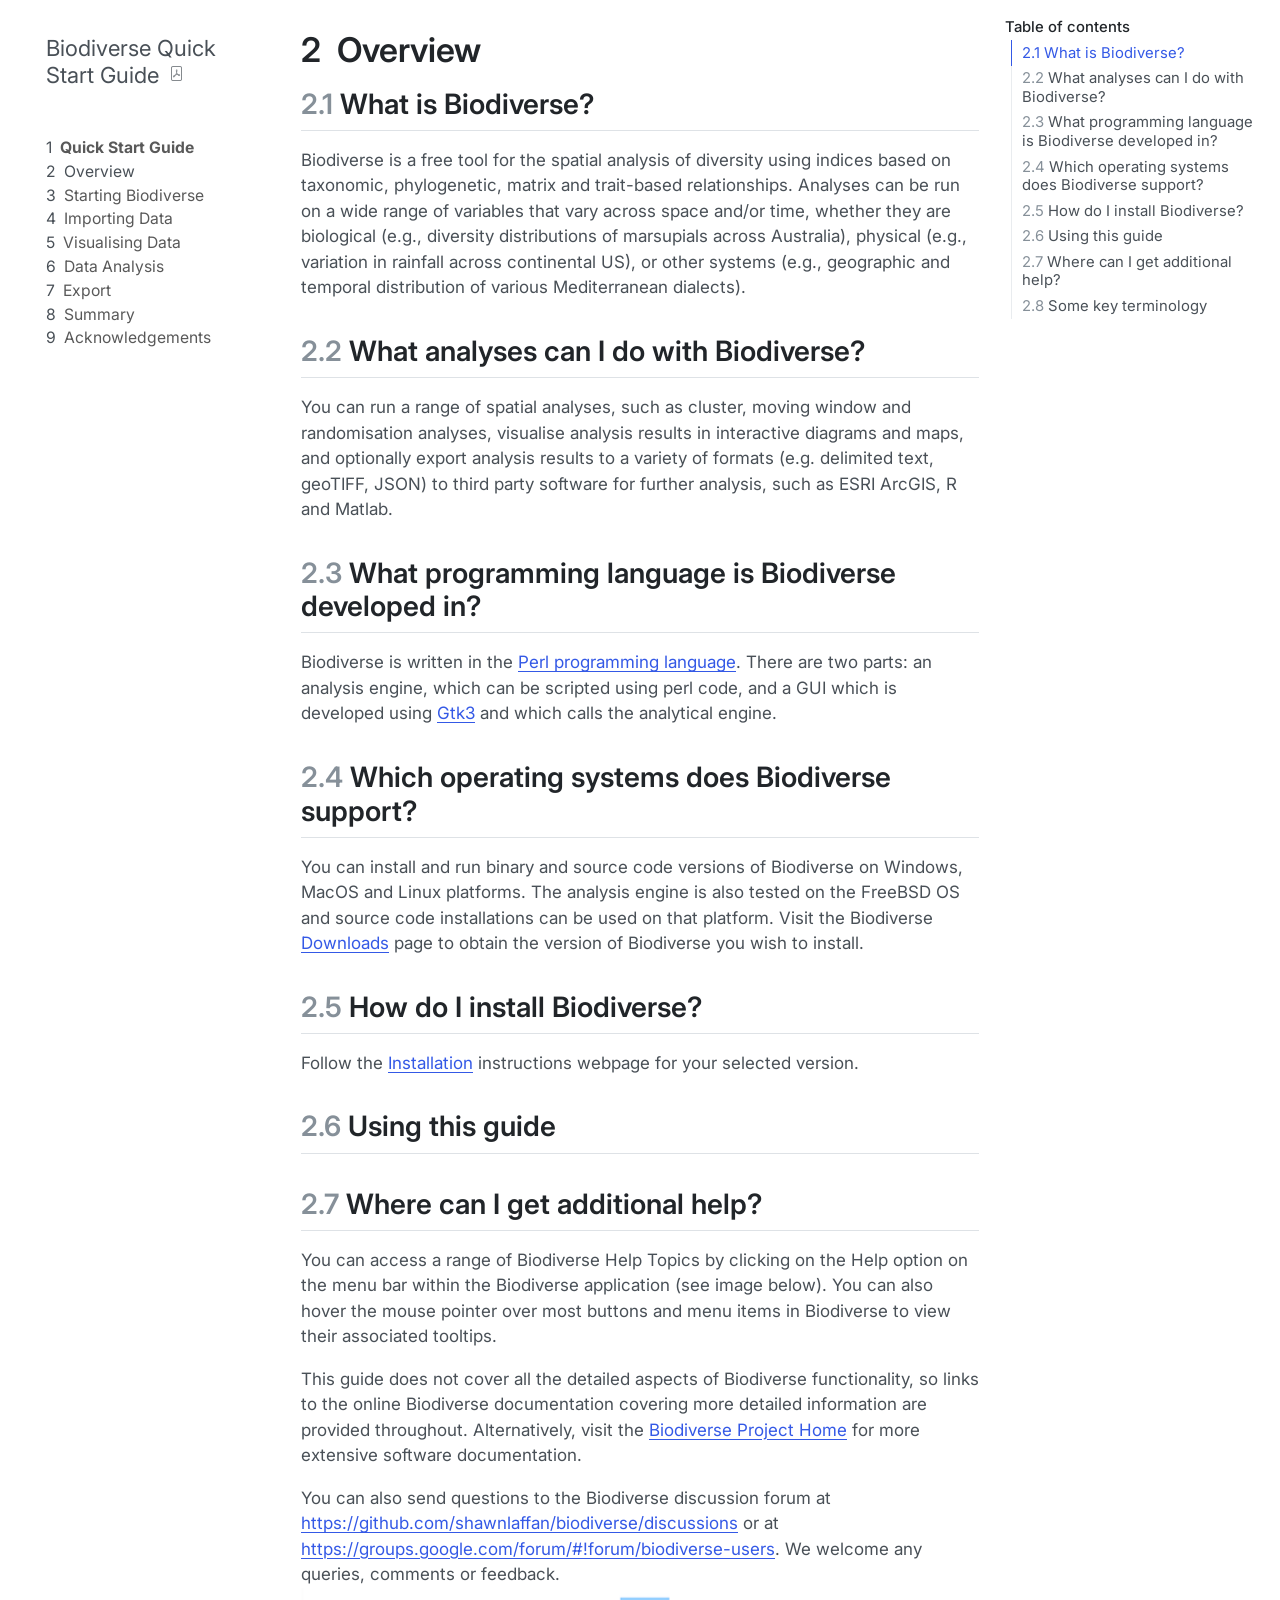
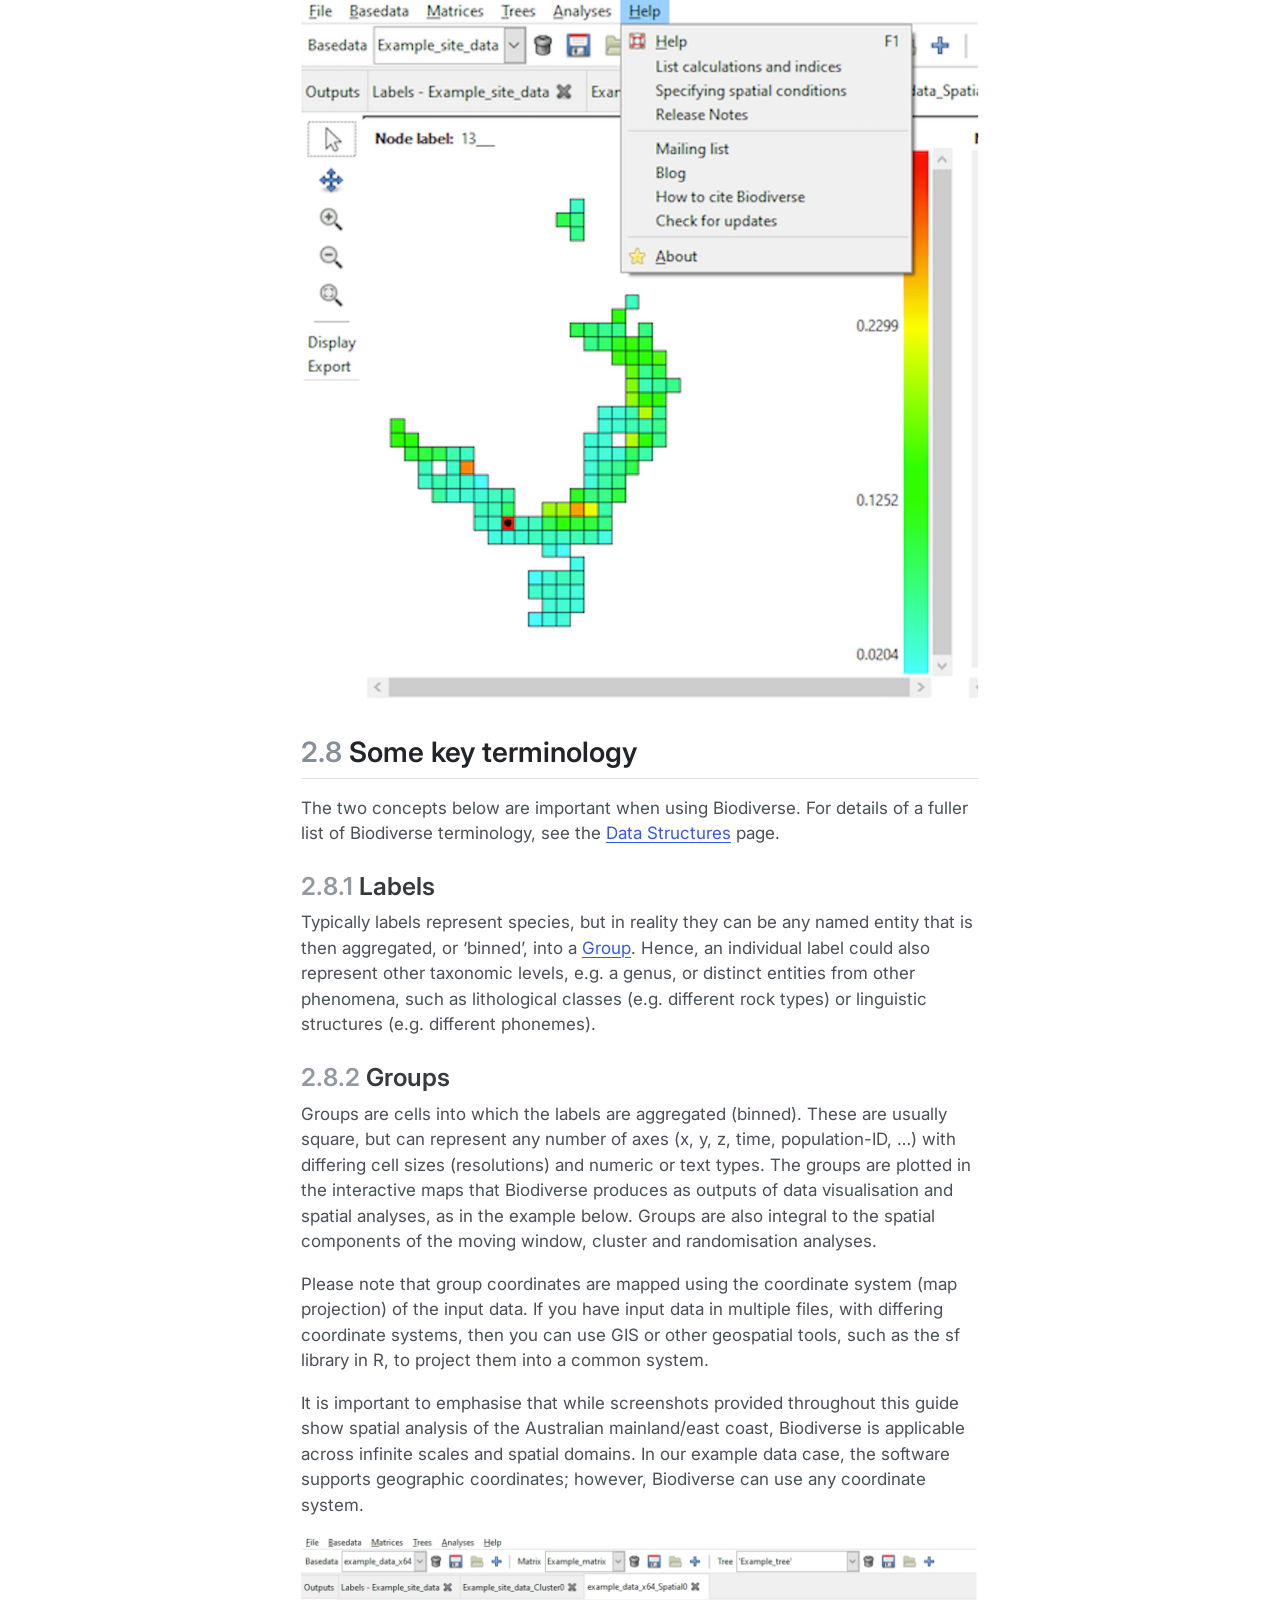
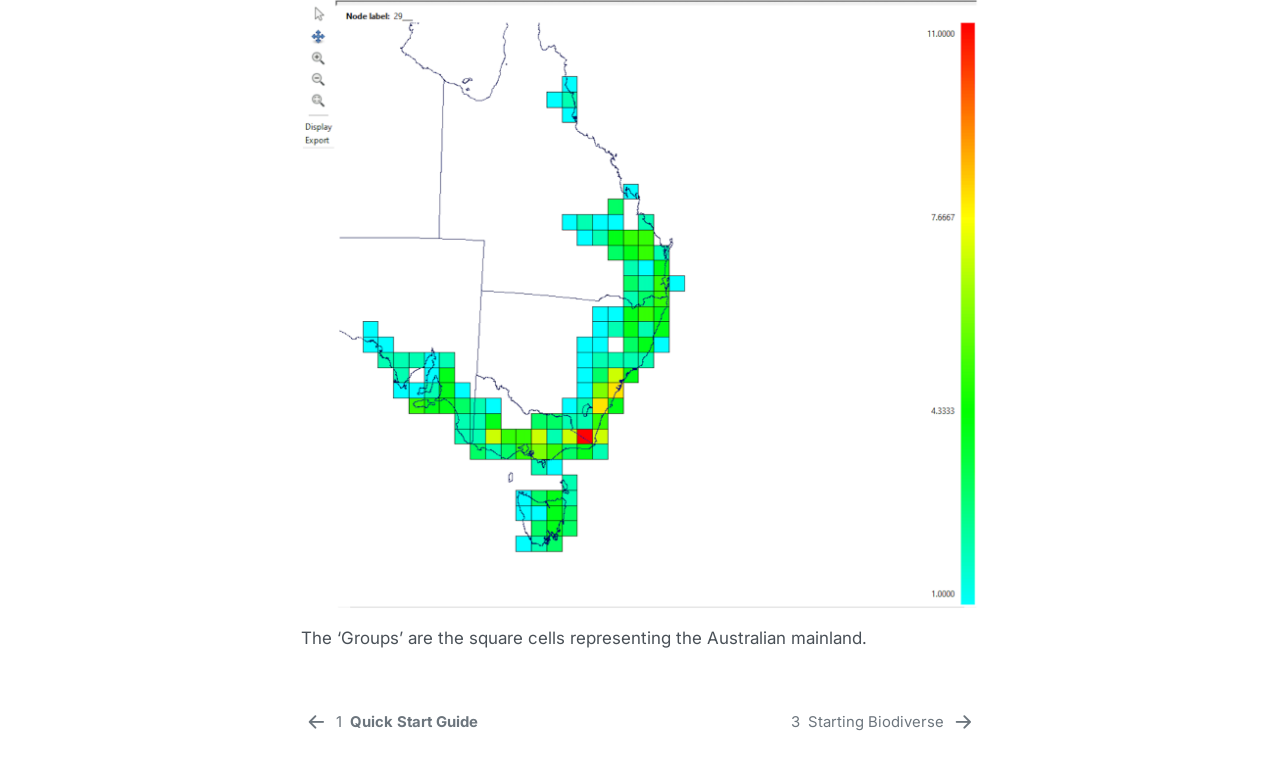
==== 1-overview.html @ cfbea4e5 "Built site for gh-pages" ====
<!DOCTYPE html>
<html xmlns="http://www.w3.org/1999/xhtml" lang="en" xml:lang="en"><head>

<meta charset="utf-8">
<meta name="generator" content="quarto-1.8.27">

<meta name="viewport" content="width=device-width, initial-scale=1.0, user-scalable=yes">


<title>2&nbsp; Overview – Biodiverse Quick Start Guide</title>
<style>
code{white-space: pre-wrap;}
span.smallcaps{font-variant: small-caps;}
div.columns{display: flex; gap: min(4vw, 1.5em);}
div.column{flex: auto; overflow-x: auto;}
div.hanging-indent{margin-left: 1.5em; text-indent: -1.5em;}
ul.task-list{list-style: none;}
ul.task-list li input[type="checkbox"] {
  width: 0.8em;
  margin: 0 0.8em 0.2em -1em; /* quarto-specific, see https://github.com/quarto-dev/quarto-cli/issues/4556 */ 
  vertical-align: middle;
}
</style>


<script src="site_libs/quarto-nav/quarto-nav.js"></script>
<script src="site_libs/quarto-nav/headroom.min.js"></script>
<script src="site_libs/clipboard/clipboard.min.js"></script>
<script src="site_libs/quarto-search/autocomplete.umd.js"></script>
<script src="site_libs/quarto-search/fuse.min.js"></script>
<script src="site_libs/quarto-search/quarto-search.js"></script>
<meta name="quarto:offset" content="./">
<link href="./2-starting.html" rel="next">
<link href="./index.html" rel="prev">
<script src="site_libs/quarto-html/quarto.js" type="module"></script>
<script src="site_libs/quarto-html/tabsets/tabsets.js" type="module"></script>
<script src="site_libs/quarto-html/axe/axe-check.js" type="module"></script>
<script src="site_libs/quarto-html/popper.min.js"></script>
<script src="site_libs/quarto-html/tippy.umd.min.js"></script>
<script src="site_libs/quarto-html/anchor.min.js"></script>
<link href="site_libs/quarto-html/tippy.css" rel="stylesheet">
<link href="site_libs/quarto-html/quarto-syntax-highlighting-ed96de9b727972fe78a7b5d16c58bf87.css" rel="stylesheet" id="quarto-text-highlighting-styles">
<script src="site_libs/bootstrap/bootstrap.min.js"></script>
<link href="site_libs/bootstrap/bootstrap-icons.css" rel="stylesheet">
<link href="site_libs/bootstrap/bootstrap-dda8909163e0b4f3670ba323ebd66e56.min.css" rel="stylesheet" append-hash="true" id="quarto-bootstrap" data-mode="light">
<script id="quarto-search-options" type="application/json">{
  "location": "sidebar",
  "copy-button": false,
  "collapse-after": 3,
  "panel-placement": "start",
  "type": "textbox",
  "limit": 50,
  "keyboard-shortcut": [
    "f",
    "/",
    "s"
  ],
  "show-item-context": false,
  "language": {
    "search-no-results-text": "No results",
    "search-matching-documents-text": "matching documents",
    "search-copy-link-title": "Copy link to search",
    "search-hide-matches-text": "Hide additional matches",
    "search-more-match-text": "more match in this document",
    "search-more-matches-text": "more matches in this document",
    "search-clear-button-title": "Clear",
    "search-text-placeholder": "",
    "search-detached-cancel-button-title": "Cancel",
    "search-submit-button-title": "Submit",
    "search-label": "Search"
  }
}</script>


</head>

<body class="nav-sidebar floating quarto-light">

<div id="quarto-search-results"></div>
  <header id="quarto-header" class="headroom fixed-top">
  <nav class="quarto-secondary-nav">
    <div class="container-fluid d-flex">
      <button type="button" class="quarto-btn-toggle btn" data-bs-toggle="collapse" role="button" data-bs-target=".quarto-sidebar-collapse-item" aria-controls="quarto-sidebar" aria-expanded="false" aria-label="Toggle sidebar navigation" onclick="if (window.quartoToggleHeadroom) { window.quartoToggleHeadroom(); }">
        <i class="bi bi-layout-text-sidebar-reverse"></i>
      </button>
        <nav class="quarto-page-breadcrumbs" aria-label="breadcrumb"><ol class="breadcrumb"><li class="breadcrumb-item"><a href="./1-overview.html"><span class="chapter-number">2</span>&nbsp; <span class="chapter-title">Overview</span></a></li></ol></nav>
        <a class="flex-grow-1" role="navigation" data-bs-toggle="collapse" data-bs-target=".quarto-sidebar-collapse-item" aria-controls="quarto-sidebar" aria-expanded="false" aria-label="Toggle sidebar navigation" onclick="if (window.quartoToggleHeadroom) { window.quartoToggleHeadroom(); }">      
        </a>
      <button type="button" class="btn quarto-search-button" aria-label="Search" onclick="window.quartoOpenSearch();">
        <i class="bi bi-search"></i>
      </button>
    </div>
  </nav>
</header>
<!-- content -->
<div id="quarto-content" class="quarto-container page-columns page-rows-contents page-layout-article">
<!-- sidebar -->
  <nav id="quarto-sidebar" class="sidebar collapse collapse-horizontal quarto-sidebar-collapse-item sidebar-navigation floating overflow-auto">
    <div class="pt-lg-2 mt-2 text-left sidebar-header">
    <div class="sidebar-title mb-0 py-0">
      <a href="./">Biodiverse Quick Start Guide</a> 
        <div class="sidebar-tools-main">
    <a href="./Biodiverse-Quick-Start-Guide.pdf" title="Download PDF" class="quarto-navigation-tool px-1" aria-label="Download PDF"><i class="bi bi-file-pdf"></i></a>
</div>
    </div>
      </div>
        <div class="mt-2 flex-shrink-0 align-items-center">
        <div class="sidebar-search">
        <div id="quarto-search" class="" title="Search"></div>
        </div>
        </div>
    <div class="sidebar-menu-container"> 
    <ul class="list-unstyled mt-1">
        <li class="sidebar-item">
  <div class="sidebar-item-container"> 
  <a href="./index.html" class="sidebar-item-text sidebar-link">
 <span class="menu-text"><span class="chapter-number">1</span>&nbsp; <span class="chapter-title"><strong>Quick Start Guide</strong></span></span></a>
  </div>
</li>
        <li class="sidebar-item">
  <div class="sidebar-item-container"> 
  <a href="./1-overview.html" class="sidebar-item-text sidebar-link active">
 <span class="menu-text"><span class="chapter-number">2</span>&nbsp; <span class="chapter-title">Overview</span></span></a>
  </div>
</li>
        <li class="sidebar-item">
  <div class="sidebar-item-container"> 
  <a href="./2-starting.html" class="sidebar-item-text sidebar-link">
 <span class="menu-text"><span class="chapter-number">3</span>&nbsp; <span class="chapter-title">Starting Biodiverse</span></span></a>
  </div>
</li>
        <li class="sidebar-item">
  <div class="sidebar-item-container"> 
  <a href="./3-import.html" class="sidebar-item-text sidebar-link">
 <span class="menu-text"><span class="chapter-number">4</span>&nbsp; <span class="chapter-title">Importing Data</span></span></a>
  </div>
</li>
        <li class="sidebar-item">
  <div class="sidebar-item-container"> 
  <a href="./4-visualise.html" class="sidebar-item-text sidebar-link">
 <span class="menu-text"><span class="chapter-number">5</span>&nbsp; <span class="chapter-title">Visualising Data</span></span></a>
  </div>
</li>
        <li class="sidebar-item">
  <div class="sidebar-item-container"> 
  <a href="./5-data-analysis.html" class="sidebar-item-text sidebar-link">
 <span class="menu-text"><span class="chapter-number">6</span>&nbsp; <span class="chapter-title">Data Analysis</span></span></a>
  </div>
</li>
        <li class="sidebar-item">
  <div class="sidebar-item-container"> 
  <a href="./6-export.html" class="sidebar-item-text sidebar-link">
 <span class="menu-text"><span class="chapter-number">7</span>&nbsp; <span class="chapter-title">Export</span></span></a>
  </div>
</li>
        <li class="sidebar-item">
  <div class="sidebar-item-container"> 
  <a href="./7-summary.html" class="sidebar-item-text sidebar-link">
 <span class="menu-text"><span class="chapter-number">8</span>&nbsp; <span class="chapter-title">Summary</span></span></a>
  </div>
</li>
        <li class="sidebar-item">
  <div class="sidebar-item-container"> 
  <a href="./8-acknowledgements.html" class="sidebar-item-text sidebar-link">
 <span class="menu-text"><span class="chapter-number">9</span>&nbsp; <span class="chapter-title">Acknowledgements</span></span></a>
  </div>
</li>
    </ul>
    </div>
</nav>
<div id="quarto-sidebar-glass" class="quarto-sidebar-collapse-item" data-bs-toggle="collapse" data-bs-target=".quarto-sidebar-collapse-item"></div>
<!-- margin-sidebar -->
    <div id="quarto-margin-sidebar" class="sidebar margin-sidebar">
        <nav id="TOC" role="doc-toc" class="toc-active">
    <h2 id="toc-title">Table of contents</h2>
   
  <ul>
  <li><a href="#what-is-biodiverse" id="toc-what-is-biodiverse" class="nav-link active" data-scroll-target="#what-is-biodiverse"><span class="header-section-number">2.1</span> What is Biodiverse?</a></li>
  <li><a href="#what-analyses-can-i-do-with-biodiverse" id="toc-what-analyses-can-i-do-with-biodiverse" class="nav-link" data-scroll-target="#what-analyses-can-i-do-with-biodiverse"><span class="header-section-number">2.2</span> What analyses can I do with Biodiverse?</a></li>
  <li><a href="#what-programming-language-is-biodiverse-developed-in" id="toc-what-programming-language-is-biodiverse-developed-in" class="nav-link" data-scroll-target="#what-programming-language-is-biodiverse-developed-in"><span class="header-section-number">2.3</span> What programming language is Biodiverse developed in?</a></li>
  <li><a href="#which-operating-systems-does-biodiverse-support" id="toc-which-operating-systems-does-biodiverse-support" class="nav-link" data-scroll-target="#which-operating-systems-does-biodiverse-support"><span class="header-section-number">2.4</span> Which operating systems does Biodiverse support?</a></li>
  <li><a href="#how-do-i-install-biodiverse" id="toc-how-do-i-install-biodiverse" class="nav-link" data-scroll-target="#how-do-i-install-biodiverse"><span class="header-section-number">2.5</span> How do I install Biodiverse?</a></li>
  <li><a href="#using-this-guide" id="toc-using-this-guide" class="nav-link" data-scroll-target="#using-this-guide"><span class="header-section-number">2.6</span> Using this guide</a></li>
  <li><a href="#where-can-i-get-additional-help" id="toc-where-can-i-get-additional-help" class="nav-link" data-scroll-target="#where-can-i-get-additional-help"><span class="header-section-number">2.7</span> Where can I get additional help?</a></li>
  <li><a href="#some-key-terminology" id="toc-some-key-terminology" class="nav-link" data-scroll-target="#some-key-terminology"><span class="header-section-number">2.8</span> Some key terminology</a>
  <ul class="collapse">
  <li><a href="#labels" id="toc-labels" class="nav-link" data-scroll-target="#labels"><span class="header-section-number">2.8.1</span> Labels</a></li>
  <li><a href="#groups" id="toc-groups" class="nav-link" data-scroll-target="#groups"><span class="header-section-number">2.8.2</span> Groups</a></li>
  </ul></li>
  </ul>
</nav>
    </div>
<!-- main -->
<main class="content" id="quarto-document-content">

<header id="title-block-header" class="quarto-title-block default">
<div class="quarto-title">
<h1 class="title"><span class="chapter-number">2</span>&nbsp; <span class="chapter-title">Overview</span></h1>
</div>



<div class="quarto-title-meta">

    
  
    
  </div>
  


</header>


<section id="what-is-biodiverse" class="level2" data-number="2.1">
<h2 data-number="2.1" class="anchored" data-anchor-id="what-is-biodiverse"><span class="header-section-number">2.1</span> What is Biodiverse?</h2>
<p>Biodiverse is a free tool for the spatial analysis of diversity using indices based on taxonomic, phylogenetic, matrix and trait-based relationships. Analyses can be run on a wide range of variables that vary across space and/or time, whether they are biological (e.g., diversity distributions of marsupials across Australia), physical (e.g., variation in rainfall across continental US), or other systems (e.g., geographic and temporal distribution of various Mediterranean dialects).</p>
</section>
<section id="what-analyses-can-i-do-with-biodiverse" class="level2" data-number="2.2">
<h2 data-number="2.2" class="anchored" data-anchor-id="what-analyses-can-i-do-with-biodiverse"><span class="header-section-number">2.2</span> What analyses can I do with Biodiverse?</h2>
<p>You can run a range of spatial analyses, such as cluster, moving window and randomisation analyses, visualise analysis results in interactive diagrams and maps, and optionally export analysis results to a variety of formats (e.g.&nbsp;delimited text, geoTIFF, JSON) to third party software for further analysis, such as ESRI ArcGIS, R and Matlab.</p>
</section>
<section id="what-programming-language-is-biodiverse-developed-in" class="level2" data-number="2.3">
<h2 data-number="2.3" class="anchored" data-anchor-id="what-programming-language-is-biodiverse-developed-in"><span class="header-section-number">2.3</span> What programming language is Biodiverse developed in?</h2>
<p>Biodiverse is written in the <a href="https://www.perl.org/">Perl programming language</a>. There are two parts: an analysis engine, which can be scripted using perl code, and a GUI which is developed using <a href="https://www.gtk.org/">Gtk3</a> and which calls the analytical engine.</p>
</section>
<section id="which-operating-systems-does-biodiverse-support" class="level2" data-number="2.4">
<h2 data-number="2.4" class="anchored" data-anchor-id="which-operating-systems-does-biodiverse-support"><span class="header-section-number">2.4</span> Which operating systems does Biodiverse support?</h2>
<p>You can install and run binary and source code versions of Biodiverse on Windows, MacOS and Linux platforms. The analysis engine is also tested on the FreeBSD OS and source code installations can be used on that platform. Visit the Biodiverse <a href="https://github.com/shawnlaffan/biodiverse/wiki/Downloads">Downloads</a> page to obtain the version of Biodiverse you wish to install.</p>
</section>
<section id="how-do-i-install-biodiverse" class="level2" data-number="2.5">
<h2 data-number="2.5" class="anchored" data-anchor-id="how-do-i-install-biodiverse"><span class="header-section-number">2.5</span> How do I install Biodiverse?</h2>
<p>Follow the <a href="https://github.com/shawnlaffan/biodiverse/wiki/Installation">Installation</a> instructions webpage for your selected version.</p>
</section>
<section id="using-this-guide" class="level2" data-number="2.6">
<h2 data-number="2.6" class="anchored" data-anchor-id="using-this-guide"><span class="header-section-number">2.6</span> Using this guide</h2>
</section>
<section id="where-can-i-get-additional-help" class="level2" data-number="2.7">
<h2 data-number="2.7" class="anchored" data-anchor-id="where-can-i-get-additional-help"><span class="header-section-number">2.7</span> Where can I get additional help?</h2>
<p>You can access a range of Biodiverse Help Topics by clicking on the Help option on the menu bar within the Biodiverse application (see image below). You can also hover the mouse pointer over most buttons and menu items in Biodiverse to view their associated tooltips.</p>
<p>This guide does not cover all the detailed aspects of Biodiverse functionality, so links to the online Biodiverse documentation covering more detailed information are provided throughout. Alternatively, visit the <a href="http://shawnlaffan.github.io/biodiverse/">Biodiverse Project Home</a> for more extensive software documentation.</p>
<p>You can also send questions to the Biodiverse discussion forum at <a href="https://github.com/shawnlaffan/biodiverse/discussions">https://github.com/shawnlaffan/biodiverse/discussions</a> or at <a href="https://groups.google.com/forum/#!forum/biodiverse-users">https://groups.google.com/forum/#!forum/biodiverse-users</a>. We welcome any queries, comments or feedback. <img src="images/image1.0.png" class="img-fluid"></p>
</section>
<section id="some-key-terminology" class="level2" data-number="2.8">
<h2 data-number="2.8" class="anchored" data-anchor-id="some-key-terminology"><span class="header-section-number">2.8</span> Some key terminology</h2>
<p>The two concepts below are important when using Biodiverse. For details of a fuller list of Biodiverse terminology, see the <a href="https://github.com/shawnlaffan/biodiverse/wiki/DataStructures">Data Structures</a> page.</p>
<section id="labels" class="level3" data-number="2.8.1">
<h3 data-number="2.8.1" class="anchored" data-anchor-id="labels"><span class="header-section-number">2.8.1</span> Labels</h3>
<p>Typically labels represent species, but in reality they can be any named entity that is then aggregated, or ‘binned’, into a <a href="#.2-groups">Group</a>. Hence, an individual label could also represent other taxonomic levels, e.g.&nbsp;a genus, or distinct entities from other phenomena, such as lithological classes (e.g.&nbsp;different rock types) or linguistic structures (e.g.&nbsp;different phonemes).</p>
</section>
<section id="groups" class="level3" data-number="2.8.2">
<h3 data-number="2.8.2" class="anchored" data-anchor-id="groups"><span class="header-section-number">2.8.2</span> Groups</h3>
<p>Groups are cells into which the labels are aggregated (binned). These are usually square, but can represent any number of axes (x, y, z, time, population-ID, …) with differing cell sizes (resolutions) and numeric or text types. The groups are plotted in the interactive maps that Biodiverse produces as outputs of data visualisation and spatial analyses, as in the example below. Groups are also integral to the spatial components of the moving window, cluster and randomisation analyses.</p>
<p>Please note that group coordinates are mapped using the coordinate system (map projection) of the input data. If you have input data in multiple files, with differing coordinate systems, then you can use GIS or other geospatial tools, such as the sf library in R, to project them into a common system.</p>
<p>It is important to emphasise that while screenshots provided throughout this guide show spatial analysis of the Australian mainland/east coast, Biodiverse is applicable across infinite scales and spatial domains. In our example data case, the software supports geographic coordinates; however, Biodiverse can use any coordinate system.</p>
<p><img src="images/image1.1.png" class="img-fluid"></p>
<p>The ‘Groups’ are the square cells representing the Australian mainland.</p>


</section>
</section>

</main> <!-- /main -->
<script id="quarto-html-after-body" type="application/javascript">
  window.document.addEventListener("DOMContentLoaded", function (event) {
    const icon = "";
    const anchorJS = new window.AnchorJS();
    anchorJS.options = {
      placement: 'right',
      icon: icon
    };
    anchorJS.add('.anchored');
    const isCodeAnnotation = (el) => {
      for (const clz of el.classList) {
        if (clz.startsWith('code-annotation-')) {                     
          return true;
        }
      }
      return false;
    }
    const onCopySuccess = function(e) {
      // button target
      const button = e.trigger;
      // don't keep focus
      button.blur();
      // flash "checked"
      button.classList.add('code-copy-button-checked');
      var currentTitle = button.getAttribute("title");
      button.setAttribute("title", "Copied!");
      let tooltip;
      if (window.bootstrap) {
        button.setAttribute("data-bs-toggle", "tooltip");
        button.setAttribute("data-bs-placement", "left");
        button.setAttribute("data-bs-title", "Copied!");
        tooltip = new bootstrap.Tooltip(button, 
          { trigger: "manual", 
            customClass: "code-copy-button-tooltip",
            offset: [0, -8]});
        tooltip.show();    
      }
      setTimeout(function() {
        if (tooltip) {
          tooltip.hide();
          button.removeAttribute("data-bs-title");
          button.removeAttribute("data-bs-toggle");
          button.removeAttribute("data-bs-placement");
        }
        button.setAttribute("title", currentTitle);
        button.classList.remove('code-copy-button-checked');
      }, 1000);
      // clear code selection
      e.clearSelection();
    }
    const getTextToCopy = function(trigger) {
      const outerScaffold = trigger.parentElement.cloneNode(true);
      const codeEl = outerScaffold.querySelector('code');
      for (const childEl of codeEl.children) {
        if (isCodeAnnotation(childEl)) {
          childEl.remove();
        }
      }
      return codeEl.innerText;
    }
    const clipboard = new window.ClipboardJS('.code-copy-button:not([data-in-quarto-modal])', {
      text: getTextToCopy
    });
    clipboard.on('success', onCopySuccess);
    if (window.document.getElementById('quarto-embedded-source-code-modal')) {
      const clipboardModal = new window.ClipboardJS('.code-copy-button[data-in-quarto-modal]', {
        text: getTextToCopy,
        container: window.document.getElementById('quarto-embedded-source-code-modal')
      });
      clipboardModal.on('success', onCopySuccess);
    }
      var localhostRegex = new RegExp(/^(?:http|https):\/\/localhost\:?[0-9]*\//);
      var mailtoRegex = new RegExp(/^mailto:/);
        var filterRegex = new RegExp('/' + window.location.host + '/');
      var isInternal = (href) => {
          return filterRegex.test(href) || localhostRegex.test(href) || mailtoRegex.test(href);
      }
      // Inspect non-navigation links and adorn them if external
     var links = window.document.querySelectorAll('a[href]:not(.nav-link):not(.navbar-brand):not(.toc-action):not(.sidebar-link):not(.sidebar-item-toggle):not(.pagination-link):not(.no-external):not([aria-hidden]):not(.dropdown-item):not(.quarto-navigation-tool):not(.about-link)');
      for (var i=0; i<links.length; i++) {
        const link = links[i];
        if (!isInternal(link.href)) {
          // undo the damage that might have been done by quarto-nav.js in the case of
          // links that we want to consider external
          if (link.dataset.originalHref !== undefined) {
            link.href = link.dataset.originalHref;
          }
        }
      }
    function tippyHover(el, contentFn, onTriggerFn, onUntriggerFn) {
      const config = {
        allowHTML: true,
        maxWidth: 500,
        delay: 100,
        arrow: false,
        appendTo: function(el) {
            return el.parentElement;
        },
        interactive: true,
        interactiveBorder: 10,
        theme: 'quarto',
        placement: 'bottom-start',
      };
      if (contentFn) {
        config.content = contentFn;
      }
      if (onTriggerFn) {
        config.onTrigger = onTriggerFn;
      }
      if (onUntriggerFn) {
        config.onUntrigger = onUntriggerFn;
      }
      window.tippy(el, config); 
    }
    const noterefs = window.document.querySelectorAll('a[role="doc-noteref"]');
    for (var i=0; i<noterefs.length; i++) {
      const ref = noterefs[i];
      tippyHover(ref, function() {
        // use id or data attribute instead here
        let href = ref.getAttribute('data-footnote-href') || ref.getAttribute('href');
        try { href = new URL(href).hash; } catch {}
        const id = href.replace(/^#\/?/, "");
        const note = window.document.getElementById(id);
        if (note) {
          return note.innerHTML;
        } else {
          return "";
        }
      });
    }
    const xrefs = window.document.querySelectorAll('a.quarto-xref');
    const processXRef = (id, note) => {
      // Strip column container classes
      const stripColumnClz = (el) => {
        el.classList.remove("page-full", "page-columns");
        if (el.children) {
          for (const child of el.children) {
            stripColumnClz(child);
          }
        }
      }
      stripColumnClz(note)
      if (id === null || id.startsWith('sec-')) {
        // Special case sections, only their first couple elements
        const container = document.createElement("div");
        if (note.children && note.children.length > 2) {
          container.appendChild(note.children[0].cloneNode(true));
          for (let i = 1; i < note.children.length; i++) {
            const child = note.children[i];
            if (child.tagName === "P" && child.innerText === "") {
              continue;
            } else {
              container.appendChild(child.cloneNode(true));
              break;
            }
          }
          if (window.Quarto?.typesetMath) {
            window.Quarto.typesetMath(container);
          }
          return container.innerHTML
        } else {
          if (window.Quarto?.typesetMath) {
            window.Quarto.typesetMath(note);
          }
          return note.innerHTML;
        }
      } else {
        // Remove any anchor links if they are present
        const anchorLink = note.querySelector('a.anchorjs-link');
        if (anchorLink) {
          anchorLink.remove();
        }
        if (window.Quarto?.typesetMath) {
          window.Quarto.typesetMath(note);
        }
        if (note.classList.contains("callout")) {
          return note.outerHTML;
        } else {
          return note.innerHTML;
        }
      }
    }
    for (var i=0; i<xrefs.length; i++) {
      const xref = xrefs[i];
      tippyHover(xref, undefined, function(instance) {
        instance.disable();
        let url = xref.getAttribute('href');
        let hash = undefined; 
        if (url.startsWith('#')) {
          hash = url;
        } else {
          try { hash = new URL(url).hash; } catch {}
        }
        if (hash) {
          const id = hash.replace(/^#\/?/, "");
          const note = window.document.getElementById(id);
          if (note !== null) {
            try {
              const html = processXRef(id, note.cloneNode(true));
              instance.setContent(html);
            } finally {
              instance.enable();
              instance.show();
            }
          } else {
            // See if we can fetch this
            fetch(url.split('#')[0])
            .then(res => res.text())
            .then(html => {
              const parser = new DOMParser();
              const htmlDoc = parser.parseFromString(html, "text/html");
              const note = htmlDoc.getElementById(id);
              if (note !== null) {
                const html = processXRef(id, note);
                instance.setContent(html);
              } 
            }).finally(() => {
              instance.enable();
              instance.show();
            });
          }
        } else {
          // See if we can fetch a full url (with no hash to target)
          // This is a special case and we should probably do some content thinning / targeting
          fetch(url)
          .then(res => res.text())
          .then(html => {
            const parser = new DOMParser();
            const htmlDoc = parser.parseFromString(html, "text/html");
            const note = htmlDoc.querySelector('main.content');
            if (note !== null) {
              // This should only happen for chapter cross references
              // (since there is no id in the URL)
              // remove the first header
              if (note.children.length > 0 && note.children[0].tagName === "HEADER") {
                note.children[0].remove();
              }
              const html = processXRef(null, note);
              instance.setContent(html);
            } 
          }).finally(() => {
            instance.enable();
            instance.show();
          });
        }
      }, function(instance) {
      });
    }
        let selectedAnnoteEl;
        const selectorForAnnotation = ( cell, annotation) => {
          let cellAttr = 'data-code-cell="' + cell + '"';
          let lineAttr = 'data-code-annotation="' +  annotation + '"';
          const selector = 'span[' + cellAttr + '][' + lineAttr + ']';
          return selector;
        }
        const selectCodeLines = (annoteEl) => {
          const doc = window.document;
          const targetCell = annoteEl.getAttribute("data-target-cell");
          const targetAnnotation = annoteEl.getAttribute("data-target-annotation");
          const annoteSpan = window.document.querySelector(selectorForAnnotation(targetCell, targetAnnotation));
          const lines = annoteSpan.getAttribute("data-code-lines").split(",");
          const lineIds = lines.map((line) => {
            return targetCell + "-" + line;
          })
          let top = null;
          let height = null;
          let parent = null;
          if (lineIds.length > 0) {
              //compute the position of the single el (top and bottom and make a div)
              const el = window.document.getElementById(lineIds[0]);
              top = el.offsetTop;
              height = el.offsetHeight;
              parent = el.parentElement.parentElement;
            if (lineIds.length > 1) {
              const lastEl = window.document.getElementById(lineIds[lineIds.length - 1]);
              const bottom = lastEl.offsetTop + lastEl.offsetHeight;
              height = bottom - top;
            }
            if (top !== null && height !== null && parent !== null) {
              // cook up a div (if necessary) and position it 
              let div = window.document.getElementById("code-annotation-line-highlight");
              if (div === null) {
                div = window.document.createElement("div");
                div.setAttribute("id", "code-annotation-line-highlight");
                div.style.position = 'absolute';
                parent.appendChild(div);
              }
              div.style.top = top - 2 + "px";
              div.style.height = height + 4 + "px";
              div.style.left = 0;
              let gutterDiv = window.document.getElementById("code-annotation-line-highlight-gutter");
              if (gutterDiv === null) {
                gutterDiv = window.document.createElement("div");
                gutterDiv.setAttribute("id", "code-annotation-line-highlight-gutter");
                gutterDiv.style.position = 'absolute';
                const codeCell = window.document.getElementById(targetCell);
                const gutter = codeCell.querySelector('.code-annotation-gutter');
                gutter.appendChild(gutterDiv);
              }
              gutterDiv.style.top = top - 2 + "px";
              gutterDiv.style.height = height + 4 + "px";
            }
            selectedAnnoteEl = annoteEl;
          }
        };
        const unselectCodeLines = () => {
          const elementsIds = ["code-annotation-line-highlight", "code-annotation-line-highlight-gutter"];
          elementsIds.forEach((elId) => {
            const div = window.document.getElementById(elId);
            if (div) {
              div.remove();
            }
          });
          selectedAnnoteEl = undefined;
        };
          // Handle positioning of the toggle
      window.addEventListener(
        "resize",
        throttle(() => {
          elRect = undefined;
          if (selectedAnnoteEl) {
            selectCodeLines(selectedAnnoteEl);
          }
        }, 10)
      );
      function throttle(fn, ms) {
      let throttle = false;
      let timer;
        return (...args) => {
          if(!throttle) { // first call gets through
              fn.apply(this, args);
              throttle = true;
          } else { // all the others get throttled
              if(timer) clearTimeout(timer); // cancel #2
              timer = setTimeout(() => {
                fn.apply(this, args);
                timer = throttle = false;
              }, ms);
          }
        };
      }
        // Attach click handler to the DT
        const annoteDls = window.document.querySelectorAll('dt[data-target-cell]');
        for (const annoteDlNode of annoteDls) {
          annoteDlNode.addEventListener('click', (event) => {
            const clickedEl = event.target;
            if (clickedEl !== selectedAnnoteEl) {
              unselectCodeLines();
              const activeEl = window.document.querySelector('dt[data-target-cell].code-annotation-active');
              if (activeEl) {
                activeEl.classList.remove('code-annotation-active');
              }
              selectCodeLines(clickedEl);
              clickedEl.classList.add('code-annotation-active');
            } else {
              // Unselect the line
              unselectCodeLines();
              clickedEl.classList.remove('code-annotation-active');
            }
          });
        }
    const findCites = (el) => {
      const parentEl = el.parentElement;
      if (parentEl) {
        const cites = parentEl.dataset.cites;
        if (cites) {
          return {
            el,
            cites: cites.split(' ')
          };
        } else {
          return findCites(el.parentElement)
        }
      } else {
        return undefined;
      }
    };
    var bibliorefs = window.document.querySelectorAll('a[role="doc-biblioref"]');
    for (var i=0; i<bibliorefs.length; i++) {
      const ref = bibliorefs[i];
      const citeInfo = findCites(ref);
      if (citeInfo) {
        tippyHover(citeInfo.el, function() {
          var popup = window.document.createElement('div');
          citeInfo.cites.forEach(function(cite) {
            var citeDiv = window.document.createElement('div');
            citeDiv.classList.add('hanging-indent');
            citeDiv.classList.add('csl-entry');
            var biblioDiv = window.document.getElementById('ref-' + cite);
            if (biblioDiv) {
              citeDiv.innerHTML = biblioDiv.innerHTML;
            }
            popup.appendChild(citeDiv);
          });
          return popup.innerHTML;
        });
      }
    }
  });
  </script>
<nav class="page-navigation">
  <div class="nav-page nav-page-previous">
      <a href="./index.html" class="pagination-link" aria-label="**Quick Start Guide**">
        <i class="bi bi-arrow-left-short"></i> <span class="nav-page-text"><span class="chapter-number">1</span>&nbsp; <span class="chapter-title"><strong>Quick Start Guide</strong></span></span>
      </a>          
  </div>
  <div class="nav-page nav-page-next">
      <a href="./2-starting.html" class="pagination-link" aria-label="Starting Biodiverse">
        <span class="nav-page-text"><span class="chapter-number">3</span>&nbsp; <span class="chapter-title">Starting Biodiverse</span></span> <i class="bi bi-arrow-right-short"></i>
      </a>
  </div>
</nav>
</div> <!-- /content -->




</body></html>
---- site_libs/quarto-html/quarto-syntax-highlighting-ed96de9b727972fe78a7b5d16c58bf87.css ----
/* quarto syntax highlight colors */
:root {
  --quarto-hl-ot-color: #003B4F;
  --quarto-hl-at-color: #657422;
  --quarto-hl-ss-color: #20794D;
  --quarto-hl-an-color: #5E5E5E;
  --quarto-hl-fu-color: #4758AB;
  --quarto-hl-st-color: #20794D;
  --quarto-hl-cf-color: #003B4F;
  --quarto-hl-op-color: #5E5E5E;
  --quarto-hl-er-color: #AD0000;
  --quarto-hl-bn-color: #AD0000;
  --quarto-hl-al-color: #AD0000;
  --quarto-hl-va-color: #111111;
  --quarto-hl-bu-color: inherit;
  --quarto-hl-ex-color: inherit;
  --quarto-hl-pp-color: #AD0000;
  --quarto-hl-in-color: #5E5E5E;
  --quarto-hl-vs-color: #20794D;
  --quarto-hl-wa-color: #5E5E5E;
  --quarto-hl-do-color: #5E5E5E;
  --quarto-hl-im-color: #00769E;
  --quarto-hl-ch-color: #20794D;
  --quarto-hl-dt-color: #AD0000;
  --quarto-hl-fl-color: #AD0000;
  --quarto-hl-co-color: #5E5E5E;
  --quarto-hl-cv-color: #5E5E5E;
  --quarto-hl-cn-color: #8f5902;
  --quarto-hl-sc-color: #5E5E5E;
  --quarto-hl-dv-color: #AD0000;
  --quarto-hl-kw-color: #003B4F;
}

/* other quarto variables */
:root {
  --quarto-font-monospace: SFMono-Regular, Menlo, Monaco, Consolas, "Liberation Mono", "Courier New", monospace;
}

/* syntax highlight based on Pandoc's rules */
pre > code.sourceCode > span {
  color: #003B4F;
}

code.sourceCode > span {
  color: #003B4F;
}

div.sourceCode,
div.sourceCode pre.sourceCode {
  color: #003B4F;
}

/* Normal */
code span {
  color: #003B4F;
}

/* Alert */
code span.al {
  color: #AD0000;
  font-style: inherit;
}

/* Annotation */
code span.an {
  color: #5E5E5E;
  font-style: inherit;
}

/* Attribute */
code span.at {
  color: #657422;
  font-style: inherit;
}

/* BaseN */
code span.bn {
  color: #AD0000;
  font-style: inherit;
}

/* BuiltIn */
code span.bu {
  font-style: inherit;
}

/* ControlFlow */
code span.cf {
  color: #003B4F;
  font-weight: bold;
  font-style: inherit;
}

/* Char */
code span.ch {
  color: #20794D;
  font-style: inherit;
}

/* Constant */
code span.cn {
  color: #8f5902;
  font-style: inherit;
}

/* Comment */
code span.co {
  color: #5E5E5E;
  font-style: inherit;
}

/* CommentVar */
code span.cv {
  color: #5E5E5E;
  font-style: italic;
}

/* Documentation */
code span.do {
  color: #5E5E5E;
  font-style: italic;
}

/* DataType */
code span.dt {
  color: #AD0000;
  font-style: inherit;
}

/* DecVal */
code span.dv {
  color: #AD0000;
  font-style: inherit;
}

/* Error */
code span.er {
  color: #AD0000;
  font-style: inherit;
}

/* Extension */
code span.ex {
  font-style: inherit;
}

/* Float */
code span.fl {
  color: #AD0000;
  font-style: inherit;
}

/* Function */
code span.fu {
  color: #4758AB;
  font-style: inherit;
}

/* Import */
code span.im {
  color: #00769E;
  font-style: inherit;
}

/* Information */
code span.in {
  color: #5E5E5E;
  font-style: inherit;
}

/* Keyword */
code span.kw {
  color: #003B4F;
  font-weight: bold;
  font-style: inherit;
}

/* Operator */
code span.op {
  color: #5E5E5E;
  font-style: inherit;
}

/* Other */
code span.ot {
  color: #003B4F;
  font-style: inherit;
}

/* Preprocessor */
code span.pp {
  color: #AD0000;
  font-style: inherit;
}

/* SpecialChar */
code span.sc {
  color: #5E5E5E;
  font-style: inherit;
}

/* SpecialString */
code span.ss {
  color: #20794D;
  font-style: inherit;
}

/* String */
code span.st {
  color: #20794D;
  font-style: inherit;
}

/* Variable */
code span.va {
  color: #111111;
  font-style: inherit;
}

/* VerbatimString */
code span.vs {
  color: #20794D;
  font-style: inherit;
}

/* Warning */
code span.wa {
  color: #5E5E5E;
  font-style: italic;
}

.prevent-inlining {
  content: "</";
}

/*# sourceMappingURL=0920dd6d7437995b8cdf7429764427b1.css.map */
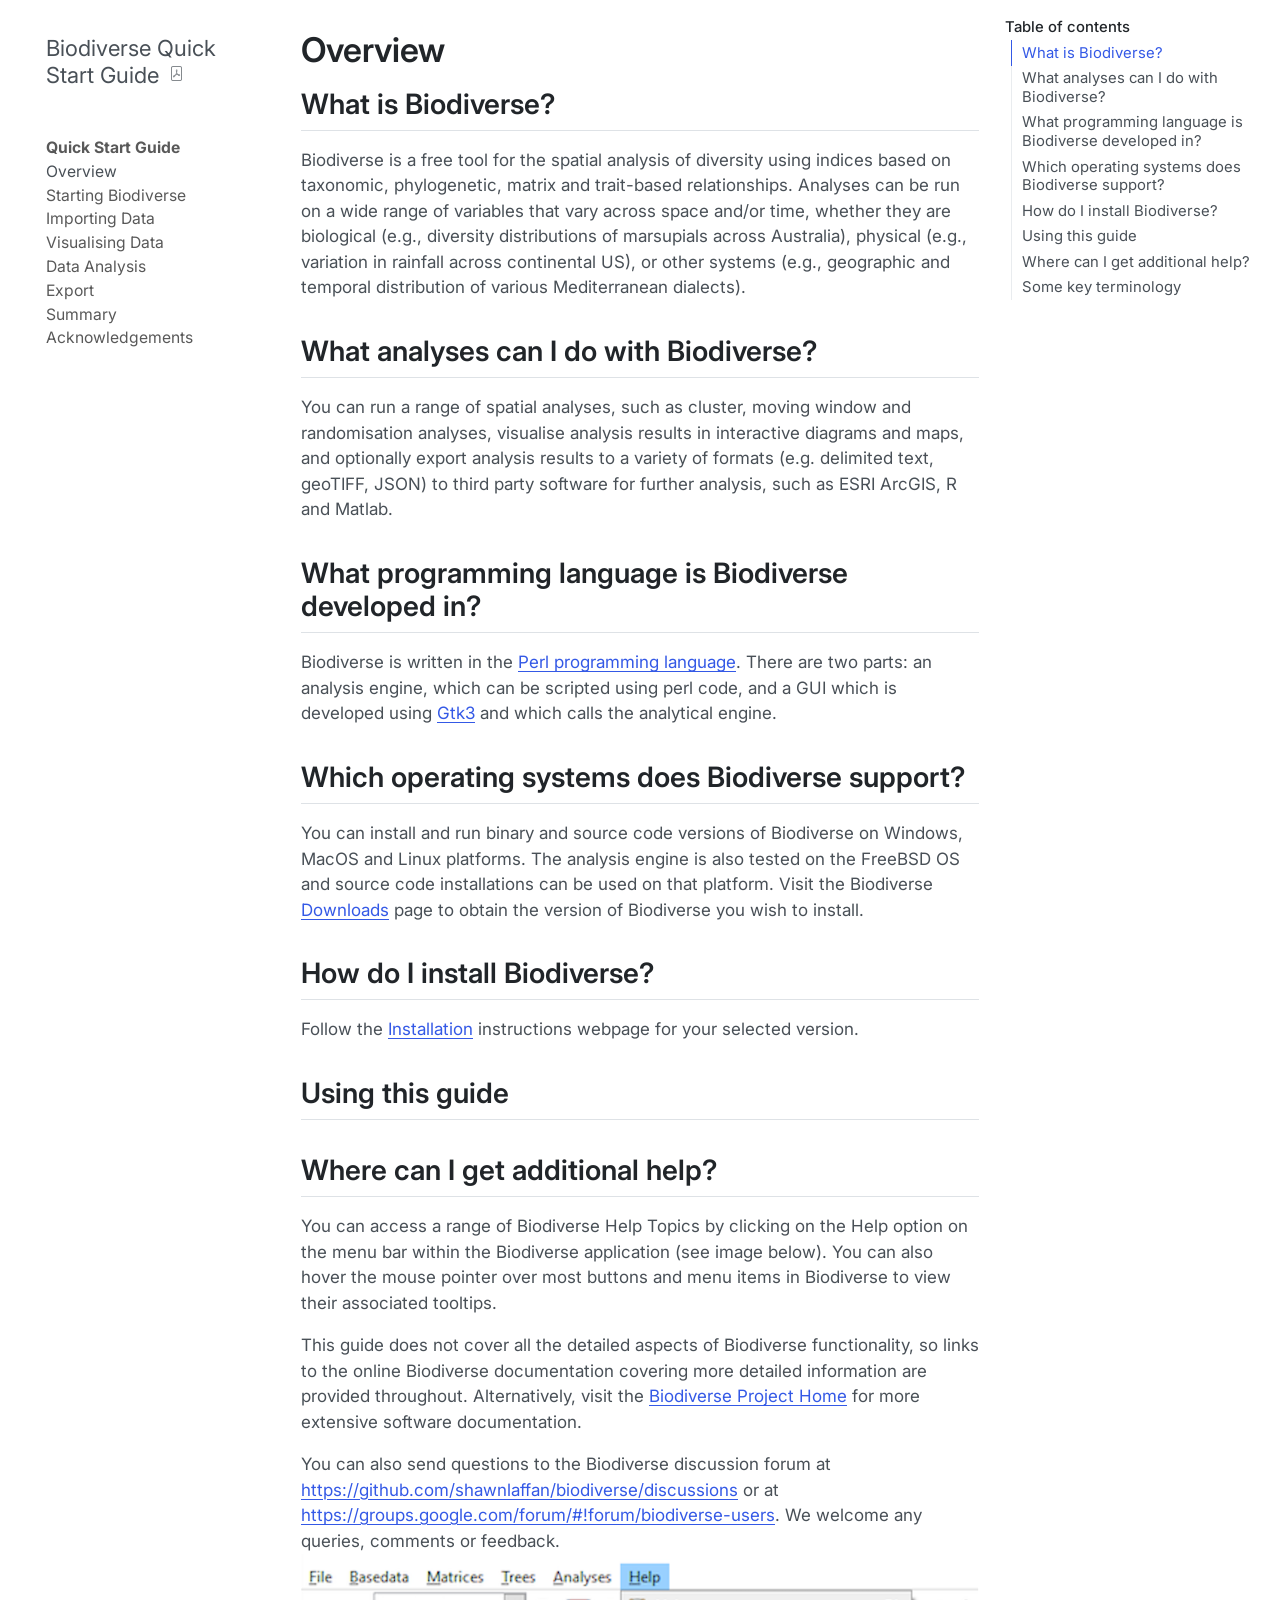
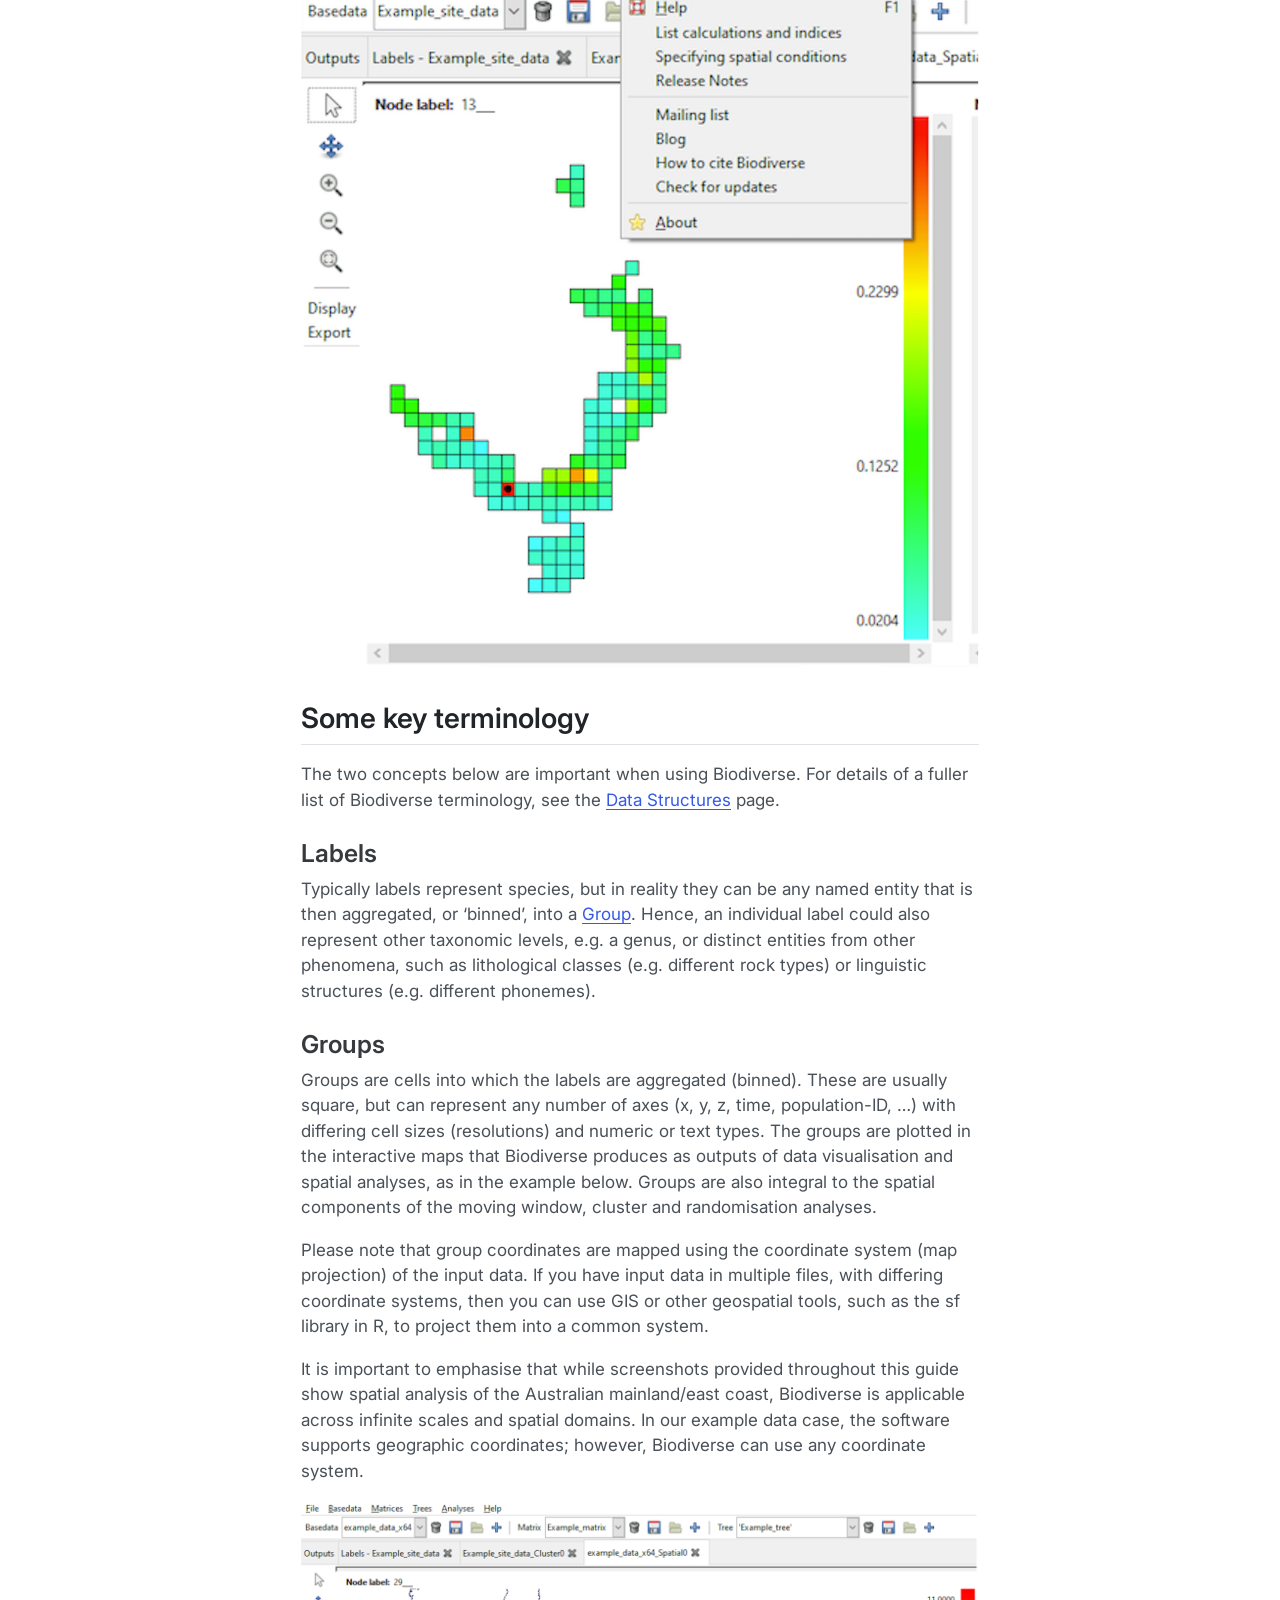
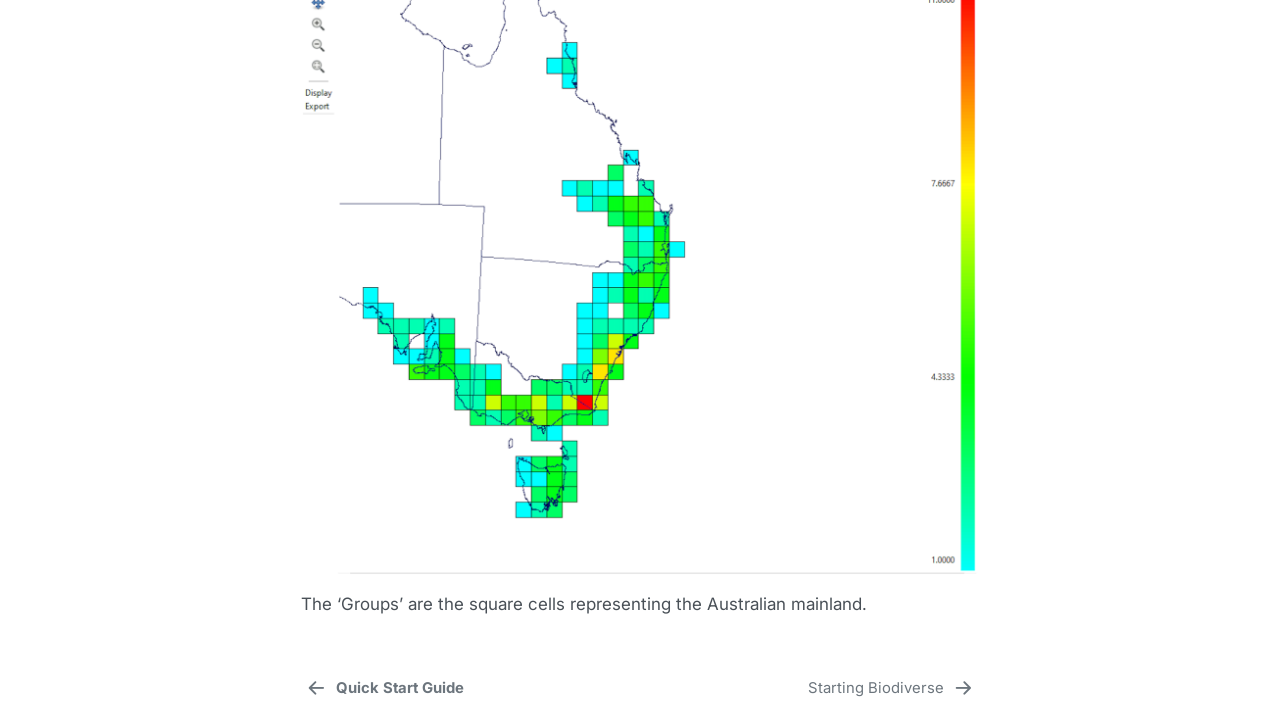
==== commit 91e5f575: "Built site for gh-pages" ====
--- a/1-overview.html
+++ b/1-overview.html
@@ -7,7 +7,7 @@
 <meta name="viewport" content="width=device-width, initial-scale=1.0, user-scalable=yes">
 
 
-<title>2&nbsp; Overview – Biodiverse Quick Start Guide</title>
+<title>Overview – Biodiverse Quick Start Guide</title>
 <style>
 code{white-space: pre-wrap;}
 span.smallcaps{font-variant: small-caps;}
@@ -83,7 +83,7 @@
       <button type="button" class="quarto-btn-toggle btn" data-bs-toggle="collapse" role="button" data-bs-target=".quarto-sidebar-collapse-item" aria-controls="quarto-sidebar" aria-expanded="false" aria-label="Toggle sidebar navigation" onclick="if (window.quartoToggleHeadroom) { window.quartoToggleHeadroom(); }">
         <i class="bi bi-layout-text-sidebar-reverse"></i>
       </button>
-        <nav class="quarto-page-breadcrumbs" aria-label="breadcrumb"><ol class="breadcrumb"><li class="breadcrumb-item"><a href="./1-overview.html"><span class="chapter-number">2</span>&nbsp; <span class="chapter-title">Overview</span></a></li></ol></nav>
+        <nav class="quarto-page-breadcrumbs" aria-label="breadcrumb"><ol class="breadcrumb"><li class="breadcrumb-item"><a href="./1-overview.html"><span class="chapter-title">Overview</span></a></li></ol></nav>
         <a class="flex-grow-1" role="navigation" data-bs-toggle="collapse" data-bs-target=".quarto-sidebar-collapse-item" aria-controls="quarto-sidebar" aria-expanded="false" aria-label="Toggle sidebar navigation" onclick="if (window.quartoToggleHeadroom) { window.quartoToggleHeadroom(); }">      
         </a>
       <button type="button" class="btn quarto-search-button" aria-label="Search" onclick="window.quartoOpenSearch();">
@@ -113,56 +113,47 @@
     <ul class="list-unstyled mt-1">
         <li class="sidebar-item">
   <div class="sidebar-item-container"> 
-  <a href="./index.html" class="sidebar-item-text sidebar-link">
- <span class="menu-text"><span class="chapter-number">1</span>&nbsp; <span class="chapter-title"><strong>Quick Start Guide</strong></span></span></a>
-  </div>
-</li>
-        <li class="sidebar-item">
-  <div class="sidebar-item-container"> 
-  <a href="./1-overview.html" class="sidebar-item-text sidebar-link active">
- <span class="menu-text"><span class="chapter-number">2</span>&nbsp; <span class="chapter-title">Overview</span></span></a>
-  </div>
-</li>
-        <li class="sidebar-item">
-  <div class="sidebar-item-container"> 
-  <a href="./2-starting.html" class="sidebar-item-text sidebar-link">
- <span class="menu-text"><span class="chapter-number">3</span>&nbsp; <span class="chapter-title">Starting Biodiverse</span></span></a>
-  </div>
-</li>
-        <li class="sidebar-item">
-  <div class="sidebar-item-container"> 
-  <a href="./3-import.html" class="sidebar-item-text sidebar-link">
- <span class="menu-text"><span class="chapter-number">4</span>&nbsp; <span class="chapter-title">Importing Data</span></span></a>
-  </div>
-</li>
-        <li class="sidebar-item">
-  <div class="sidebar-item-container"> 
-  <a href="./4-visualise.html" class="sidebar-item-text sidebar-link">
- <span class="menu-text"><span class="chapter-number">5</span>&nbsp; <span class="chapter-title">Visualising Data</span></span></a>
-  </div>
-</li>
-        <li class="sidebar-item">
-  <div class="sidebar-item-container"> 
-  <a href="./5-data-analysis.html" class="sidebar-item-text sidebar-link">
- <span class="menu-text"><span class="chapter-number">6</span>&nbsp; <span class="chapter-title">Data Analysis</span></span></a>
-  </div>
-</li>
-        <li class="sidebar-item">
-  <div class="sidebar-item-container"> 
-  <a href="./6-export.html" class="sidebar-item-text sidebar-link">
- <span class="menu-text"><span class="chapter-number">7</span>&nbsp; <span class="chapter-title">Export</span></span></a>
-  </div>
-</li>
-        <li class="sidebar-item">
-  <div class="sidebar-item-container"> 
-  <a href="./7-summary.html" class="sidebar-item-text sidebar-link">
- <span class="menu-text"><span class="chapter-number">8</span>&nbsp; <span class="chapter-title">Summary</span></span></a>
-  </div>
-</li>
-        <li class="sidebar-item">
-  <div class="sidebar-item-container"> 
-  <a href="./8-acknowledgements.html" class="sidebar-item-text sidebar-link">
- <span class="menu-text"><span class="chapter-number">9</span>&nbsp; <span class="chapter-title">Acknowledgements</span></span></a>
+  <a href="./index.html" class="sidebar-item-text sidebar-link"><span class="chapter-title"><strong>Quick Start Guide</strong></span></a>
+  </div>
+</li>
+        <li class="sidebar-item">
+  <div class="sidebar-item-container"> 
+  <a href="./1-overview.html" class="sidebar-item-text sidebar-link active"><span class="chapter-title">Overview</span></a>
+  </div>
+</li>
+        <li class="sidebar-item">
+  <div class="sidebar-item-container"> 
+  <a href="./2-starting.html" class="sidebar-item-text sidebar-link"><span class="chapter-title">Starting Biodiverse</span></a>
+  </div>
+</li>
+        <li class="sidebar-item">
+  <div class="sidebar-item-container"> 
+  <a href="./3-import.html" class="sidebar-item-text sidebar-link"><span class="chapter-title">Importing Data</span></a>
+  </div>
+</li>
+        <li class="sidebar-item">
+  <div class="sidebar-item-container"> 
+  <a href="./4-visualise.html" class="sidebar-item-text sidebar-link"><span class="chapter-title">Visualising Data</span></a>
+  </div>
+</li>
+        <li class="sidebar-item">
+  <div class="sidebar-item-container"> 
+  <a href="./5-data-analysis.html" class="sidebar-item-text sidebar-link"><span class="chapter-title">Data Analysis</span></a>
+  </div>
+</li>
+        <li class="sidebar-item">
+  <div class="sidebar-item-container"> 
+  <a href="./6-export.html" class="sidebar-item-text sidebar-link"><span class="chapter-title">Export</span></a>
+  </div>
+</li>
+        <li class="sidebar-item">
+  <div class="sidebar-item-container"> 
+  <a href="./7-summary.html" class="sidebar-item-text sidebar-link"><span class="chapter-title">Summary</span></a>
+  </div>
+</li>
+        <li class="sidebar-item">
+  <div class="sidebar-item-container"> 
+  <a href="./8-acknowledgements.html" class="sidebar-item-text sidebar-link"><span class="chapter-title">Acknowledgements</span></a>
   </div>
 </li>
     </ul>
@@ -171,21 +162,21 @@
 <div id="quarto-sidebar-glass" class="quarto-sidebar-collapse-item" data-bs-toggle="collapse" data-bs-target=".quarto-sidebar-collapse-item"></div>
 <!-- margin-sidebar -->
     <div id="quarto-margin-sidebar" class="sidebar margin-sidebar">
-        <nav id="TOC" role="doc-toc" class="toc-active">
+        <nav id="TOC" role="doc-toc" class="toc-active" data-toc-expanded="99">
     <h2 id="toc-title">Table of contents</h2>
    
   <ul>
-  <li><a href="#what-is-biodiverse" id="toc-what-is-biodiverse" class="nav-link active" data-scroll-target="#what-is-biodiverse"><span class="header-section-number">2.1</span> What is Biodiverse?</a></li>
-  <li><a href="#what-analyses-can-i-do-with-biodiverse" id="toc-what-analyses-can-i-do-with-biodiverse" class="nav-link" data-scroll-target="#what-analyses-can-i-do-with-biodiverse"><span class="header-section-number">2.2</span> What analyses can I do with Biodiverse?</a></li>
-  <li><a href="#what-programming-language-is-biodiverse-developed-in" id="toc-what-programming-language-is-biodiverse-developed-in" class="nav-link" data-scroll-target="#what-programming-language-is-biodiverse-developed-in"><span class="header-section-number">2.3</span> What programming language is Biodiverse developed in?</a></li>
-  <li><a href="#which-operating-systems-does-biodiverse-support" id="toc-which-operating-systems-does-biodiverse-support" class="nav-link" data-scroll-target="#which-operating-systems-does-biodiverse-support"><span class="header-section-number">2.4</span> Which operating systems does Biodiverse support?</a></li>
-  <li><a href="#how-do-i-install-biodiverse" id="toc-how-do-i-install-biodiverse" class="nav-link" data-scroll-target="#how-do-i-install-biodiverse"><span class="header-section-number">2.5</span> How do I install Biodiverse?</a></li>
-  <li><a href="#using-this-guide" id="toc-using-this-guide" class="nav-link" data-scroll-target="#using-this-guide"><span class="header-section-number">2.6</span> Using this guide</a></li>
-  <li><a href="#where-can-i-get-additional-help" id="toc-where-can-i-get-additional-help" class="nav-link" data-scroll-target="#where-can-i-get-additional-help"><span class="header-section-number">2.7</span> Where can I get additional help?</a></li>
-  <li><a href="#some-key-terminology" id="toc-some-key-terminology" class="nav-link" data-scroll-target="#some-key-terminology"><span class="header-section-number">2.8</span> Some key terminology</a>
+  <li><a href="#what-is-biodiverse" id="toc-what-is-biodiverse" class="nav-link active" data-scroll-target="#what-is-biodiverse">What is Biodiverse?</a></li>
+  <li><a href="#what-analyses-can-i-do-with-biodiverse" id="toc-what-analyses-can-i-do-with-biodiverse" class="nav-link" data-scroll-target="#what-analyses-can-i-do-with-biodiverse">What analyses can I do with Biodiverse?</a></li>
+  <li><a href="#what-programming-language-is-biodiverse-developed-in" id="toc-what-programming-language-is-biodiverse-developed-in" class="nav-link" data-scroll-target="#what-programming-language-is-biodiverse-developed-in">What programming language is Biodiverse developed in?</a></li>
+  <li><a href="#which-operating-systems-does-biodiverse-support" id="toc-which-operating-systems-does-biodiverse-support" class="nav-link" data-scroll-target="#which-operating-systems-does-biodiverse-support">Which operating systems does Biodiverse support?</a></li>
+  <li><a href="#how-do-i-install-biodiverse" id="toc-how-do-i-install-biodiverse" class="nav-link" data-scroll-target="#how-do-i-install-biodiverse">How do I install Biodiverse?</a></li>
+  <li><a href="#using-this-guide" id="toc-using-this-guide" class="nav-link" data-scroll-target="#using-this-guide">Using this guide</a></li>
+  <li><a href="#where-can-i-get-additional-help" id="toc-where-can-i-get-additional-help" class="nav-link" data-scroll-target="#where-can-i-get-additional-help">Where can I get additional help?</a></li>
+  <li><a href="#some-key-terminology" id="toc-some-key-terminology" class="nav-link" data-scroll-target="#some-key-terminology">Some key terminology</a>
   <ul class="collapse">
-  <li><a href="#labels" id="toc-labels" class="nav-link" data-scroll-target="#labels"><span class="header-section-number">2.8.1</span> Labels</a></li>
-  <li><a href="#groups" id="toc-groups" class="nav-link" data-scroll-target="#groups"><span class="header-section-number">2.8.2</span> Groups</a></li>
+  <li><a href="#labels" id="toc-labels" class="nav-link" data-scroll-target="#labels">Labels</a></li>
+  <li><a href="#groups" id="toc-groups" class="nav-link" data-scroll-target="#groups">Groups</a></li>
   </ul></li>
   </ul>
 </nav>
@@ -195,7 +186,7 @@
 
 <header id="title-block-header" class="quarto-title-block default">
 <div class="quarto-title">
-<h1 class="title"><span class="chapter-number">2</span>&nbsp; <span class="chapter-title">Overview</span></h1>
+<h1 class="title"><span class="chapter-title">Overview</span></h1>
 </div>
 
 
@@ -212,48 +203,48 @@
 </header>
 
 
-<section id="what-is-biodiverse" class="level2" data-number="2.1">
-<h2 data-number="2.1" class="anchored" data-anchor-id="what-is-biodiverse"><span class="header-section-number">2.1</span> What is Biodiverse?</h2>
+<section id="what-is-biodiverse" class="level2">
+<h2 class="anchored" data-anchor-id="what-is-biodiverse">What is Biodiverse?</h2>
 <p>Biodiverse is a free tool for the spatial analysis of diversity using indices based on taxonomic, phylogenetic, matrix and trait-based relationships. Analyses can be run on a wide range of variables that vary across space and/or time, whether they are biological (e.g., diversity distributions of marsupials across Australia), physical (e.g., variation in rainfall across continental US), or other systems (e.g., geographic and temporal distribution of various Mediterranean dialects).</p>
 </section>
-<section id="what-analyses-can-i-do-with-biodiverse" class="level2" data-number="2.2">
-<h2 data-number="2.2" class="anchored" data-anchor-id="what-analyses-can-i-do-with-biodiverse"><span class="header-section-number">2.2</span> What analyses can I do with Biodiverse?</h2>
+<section id="what-analyses-can-i-do-with-biodiverse" class="level2">
+<h2 class="anchored" data-anchor-id="what-analyses-can-i-do-with-biodiverse">What analyses can I do with Biodiverse?</h2>
 <p>You can run a range of spatial analyses, such as cluster, moving window and randomisation analyses, visualise analysis results in interactive diagrams and maps, and optionally export analysis results to a variety of formats (e.g.&nbsp;delimited text, geoTIFF, JSON) to third party software for further analysis, such as ESRI ArcGIS, R and Matlab.</p>
 </section>
-<section id="what-programming-language-is-biodiverse-developed-in" class="level2" data-number="2.3">
-<h2 data-number="2.3" class="anchored" data-anchor-id="what-programming-language-is-biodiverse-developed-in"><span class="header-section-number">2.3</span> What programming language is Biodiverse developed in?</h2>
+<section id="what-programming-language-is-biodiverse-developed-in" class="level2">
+<h2 class="anchored" data-anchor-id="what-programming-language-is-biodiverse-developed-in">What programming language is Biodiverse developed in?</h2>
 <p>Biodiverse is written in the <a href="https://www.perl.org/">Perl programming language</a>. There are two parts: an analysis engine, which can be scripted using perl code, and a GUI which is developed using <a href="https://www.gtk.org/">Gtk3</a> and which calls the analytical engine.</p>
 </section>
-<section id="which-operating-systems-does-biodiverse-support" class="level2" data-number="2.4">
-<h2 data-number="2.4" class="anchored" data-anchor-id="which-operating-systems-does-biodiverse-support"><span class="header-section-number">2.4</span> Which operating systems does Biodiverse support?</h2>
+<section id="which-operating-systems-does-biodiverse-support" class="level2">
+<h2 class="anchored" data-anchor-id="which-operating-systems-does-biodiverse-support">Which operating systems does Biodiverse support?</h2>
 <p>You can install and run binary and source code versions of Biodiverse on Windows, MacOS and Linux platforms. The analysis engine is also tested on the FreeBSD OS and source code installations can be used on that platform. Visit the Biodiverse <a href="https://github.com/shawnlaffan/biodiverse/wiki/Downloads">Downloads</a> page to obtain the version of Biodiverse you wish to install.</p>
 </section>
-<section id="how-do-i-install-biodiverse" class="level2" data-number="2.5">
-<h2 data-number="2.5" class="anchored" data-anchor-id="how-do-i-install-biodiverse"><span class="header-section-number">2.5</span> How do I install Biodiverse?</h2>
+<section id="how-do-i-install-biodiverse" class="level2">
+<h2 class="anchored" data-anchor-id="how-do-i-install-biodiverse">How do I install Biodiverse?</h2>
 <p>Follow the <a href="https://github.com/shawnlaffan/biodiverse/wiki/Installation">Installation</a> instructions webpage for your selected version.</p>
 </section>
-<section id="using-this-guide" class="level2" data-number="2.6">
-<h2 data-number="2.6" class="anchored" data-anchor-id="using-this-guide"><span class="header-section-number">2.6</span> Using this guide</h2>
-</section>
-<section id="where-can-i-get-additional-help" class="level2" data-number="2.7">
-<h2 data-number="2.7" class="anchored" data-anchor-id="where-can-i-get-additional-help"><span class="header-section-number">2.7</span> Where can I get additional help?</h2>
+<section id="using-this-guide" class="level2">
+<h2 class="anchored" data-anchor-id="using-this-guide">Using this guide</h2>
+</section>
+<section id="where-can-i-get-additional-help" class="level2">
+<h2 class="anchored" data-anchor-id="where-can-i-get-additional-help">Where can I get additional help?</h2>
 <p>You can access a range of Biodiverse Help Topics by clicking on the Help option on the menu bar within the Biodiverse application (see image below). You can also hover the mouse pointer over most buttons and menu items in Biodiverse to view their associated tooltips.</p>
 <p>This guide does not cover all the detailed aspects of Biodiverse functionality, so links to the online Biodiverse documentation covering more detailed information are provided throughout. Alternatively, visit the <a href="http://shawnlaffan.github.io/biodiverse/">Biodiverse Project Home</a> for more extensive software documentation.</p>
-<p>You can also send questions to the Biodiverse discussion forum at <a href="https://github.com/shawnlaffan/biodiverse/discussions">https://github.com/shawnlaffan/biodiverse/discussions</a> or at <a href="https://groups.google.com/forum/#!forum/biodiverse-users">https://groups.google.com/forum/#!forum/biodiverse-users</a>. We welcome any queries, comments or feedback. <img src="images/image1.0.png" class="img-fluid"></p>
-</section>
-<section id="some-key-terminology" class="level2" data-number="2.8">
-<h2 data-number="2.8" class="anchored" data-anchor-id="some-key-terminology"><span class="header-section-number">2.8</span> Some key terminology</h2>
+<p>You can also send questions to the Biodiverse discussion forum at <a href="https://github.com/shawnlaffan/biodiverse/discussions">https://github.com/shawnlaffan/biodiverse/discussions</a> or at <a href="https://groups.google.com/forum/#!forum/biodiverse-users">https://groups.google.com/forum/#!forum/biodiverse-users</a>. We welcome any queries, comments or feedback. <img src="images/ch1/image1.0.png" class="img-fluid"></p>
+</section>
+<section id="some-key-terminology" class="level2">
+<h2 class="anchored" data-anchor-id="some-key-terminology">Some key terminology</h2>
 <p>The two concepts below are important when using Biodiverse. For details of a fuller list of Biodiverse terminology, see the <a href="https://github.com/shawnlaffan/biodiverse/wiki/DataStructures">Data Structures</a> page.</p>
-<section id="labels" class="level3" data-number="2.8.1">
-<h3 data-number="2.8.1" class="anchored" data-anchor-id="labels"><span class="header-section-number">2.8.1</span> Labels</h3>
+<section id="labels" class="level3">
+<h3 class="anchored" data-anchor-id="labels">Labels</h3>
 <p>Typically labels represent species, but in reality they can be any named entity that is then aggregated, or ‘binned’, into a <a href="#.2-groups">Group</a>. Hence, an individual label could also represent other taxonomic levels, e.g.&nbsp;a genus, or distinct entities from other phenomena, such as lithological classes (e.g.&nbsp;different rock types) or linguistic structures (e.g.&nbsp;different phonemes).</p>
 </section>
-<section id="groups" class="level3" data-number="2.8.2">
-<h3 data-number="2.8.2" class="anchored" data-anchor-id="groups"><span class="header-section-number">2.8.2</span> Groups</h3>
+<section id="groups" class="level3">
+<h3 class="anchored" data-anchor-id="groups">Groups</h3>
 <p>Groups are cells into which the labels are aggregated (binned). These are usually square, but can represent any number of axes (x, y, z, time, population-ID, …) with differing cell sizes (resolutions) and numeric or text types. The groups are plotted in the interactive maps that Biodiverse produces as outputs of data visualisation and spatial analyses, as in the example below. Groups are also integral to the spatial components of the moving window, cluster and randomisation analyses.</p>
 <p>Please note that group coordinates are mapped using the coordinate system (map projection) of the input data. If you have input data in multiple files, with differing coordinate systems, then you can use GIS or other geospatial tools, such as the sf library in R, to project them into a common system.</p>
 <p>It is important to emphasise that while screenshots provided throughout this guide show spatial analysis of the Australian mainland/east coast, Biodiverse is applicable across infinite scales and spatial domains. In our example data case, the software supports geographic coordinates; however, Biodiverse can use any coordinate system.</p>
-<p><img src="images/image1.1.png" class="img-fluid"></p>
+<p><img src="images/ch1/image1.1.png" class="img-fluid"></p>
 <p>The ‘Groups’ are the square cells representing the Australian mainland.</p>
 
 
@@ -348,6 +339,11 @@
           if (link.dataset.originalHref !== undefined) {
             link.href = link.dataset.originalHref;
           }
+            // target, if specified
+            link.setAttribute("target", "_blank");
+            if (link.getAttribute("rel") === null) {
+              link.setAttribute("rel", "noopener");
+            }
         }
       }
     function tippyHover(el, contentFn, onTriggerFn, onUntriggerFn) {
@@ -664,12 +660,12 @@
 <nav class="page-navigation">
   <div class="nav-page nav-page-previous">
       <a href="./index.html" class="pagination-link" aria-label="**Quick Start Guide**">
-        <i class="bi bi-arrow-left-short"></i> <span class="nav-page-text"><span class="chapter-number">1</span>&nbsp; <span class="chapter-title"><strong>Quick Start Guide</strong></span></span>
+        <i class="bi bi-arrow-left-short"></i> <span class="nav-page-text"><span class="chapter-title"><strong>Quick Start Guide</strong></span></span>
       </a>          
   </div>
   <div class="nav-page nav-page-next">
       <a href="./2-starting.html" class="pagination-link" aria-label="Starting Biodiverse">
-        <span class="nav-page-text"><span class="chapter-number">3</span>&nbsp; <span class="chapter-title">Starting Biodiverse</span></span> <i class="bi bi-arrow-right-short"></i>
+        <span class="nav-page-text"><span class="chapter-title">Starting Biodiverse</span></span> <i class="bi bi-arrow-right-short"></i>
       </a>
   </div>
 </nav>
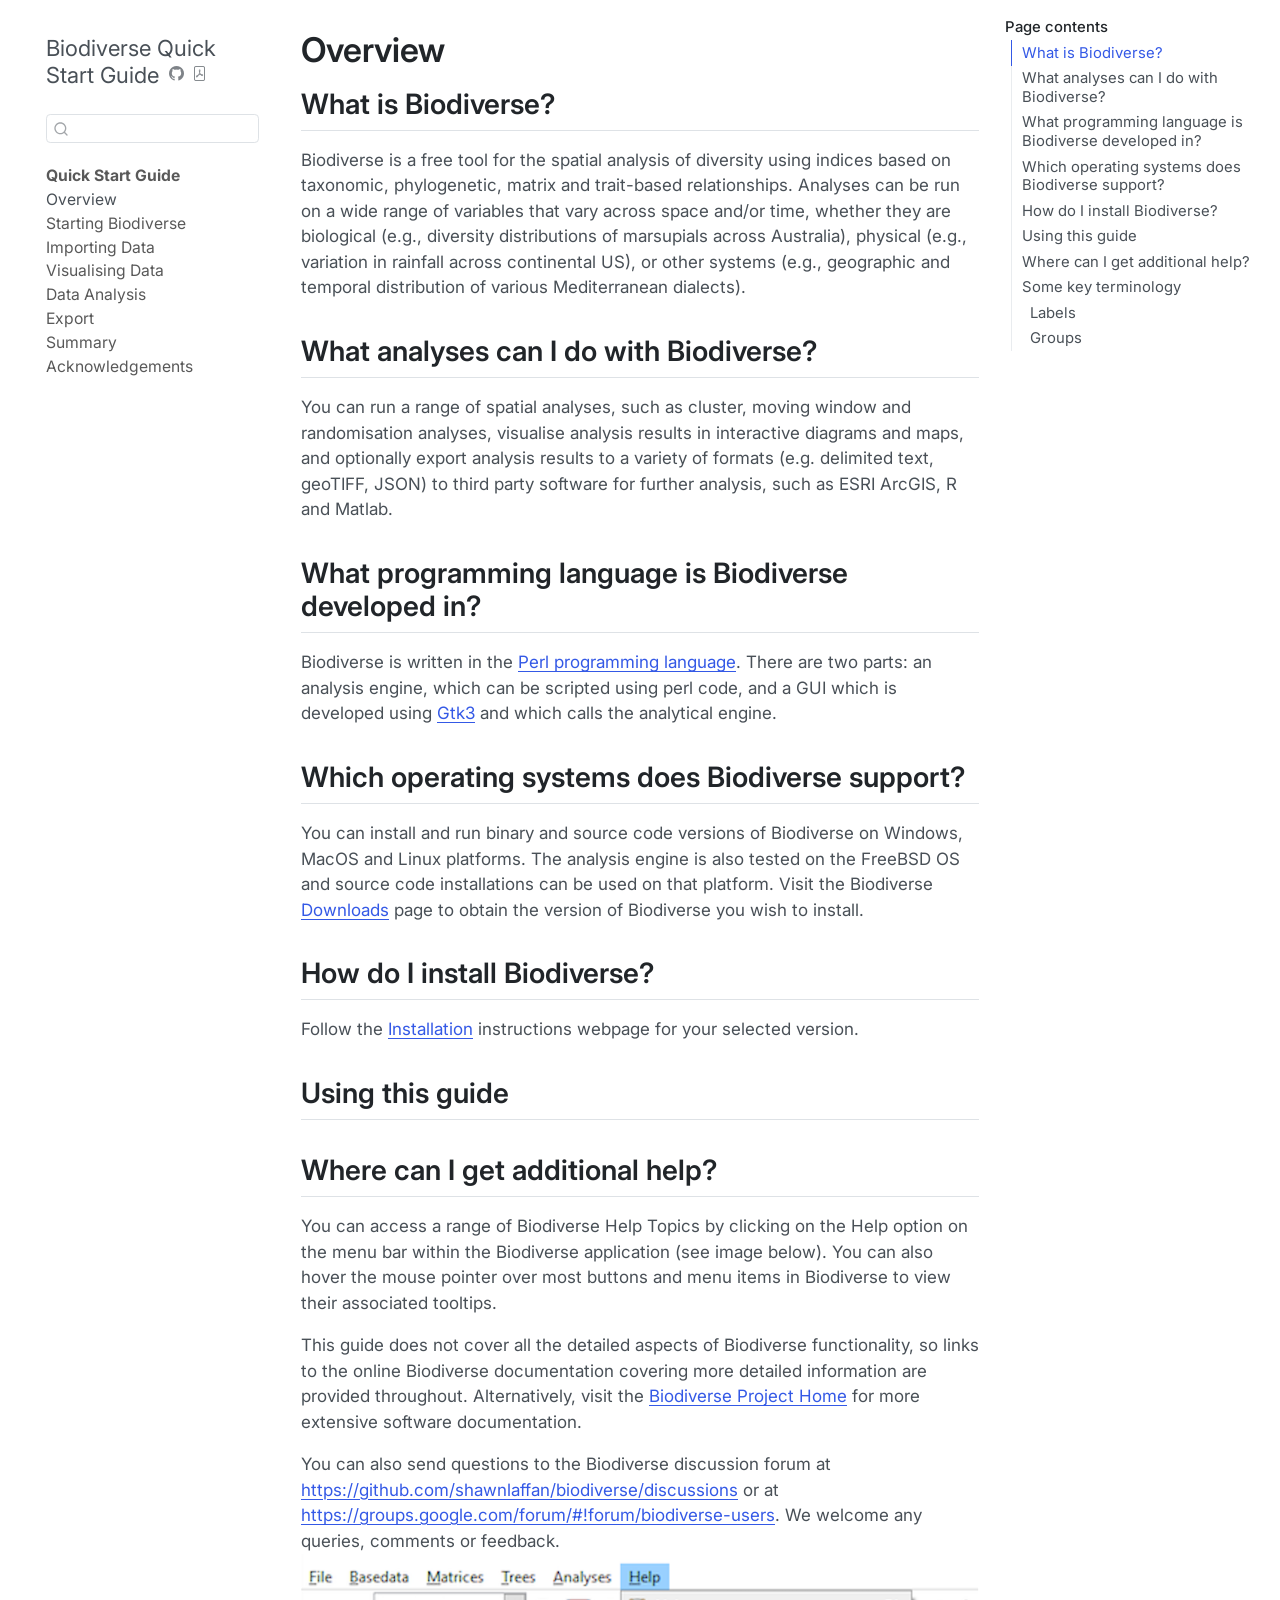
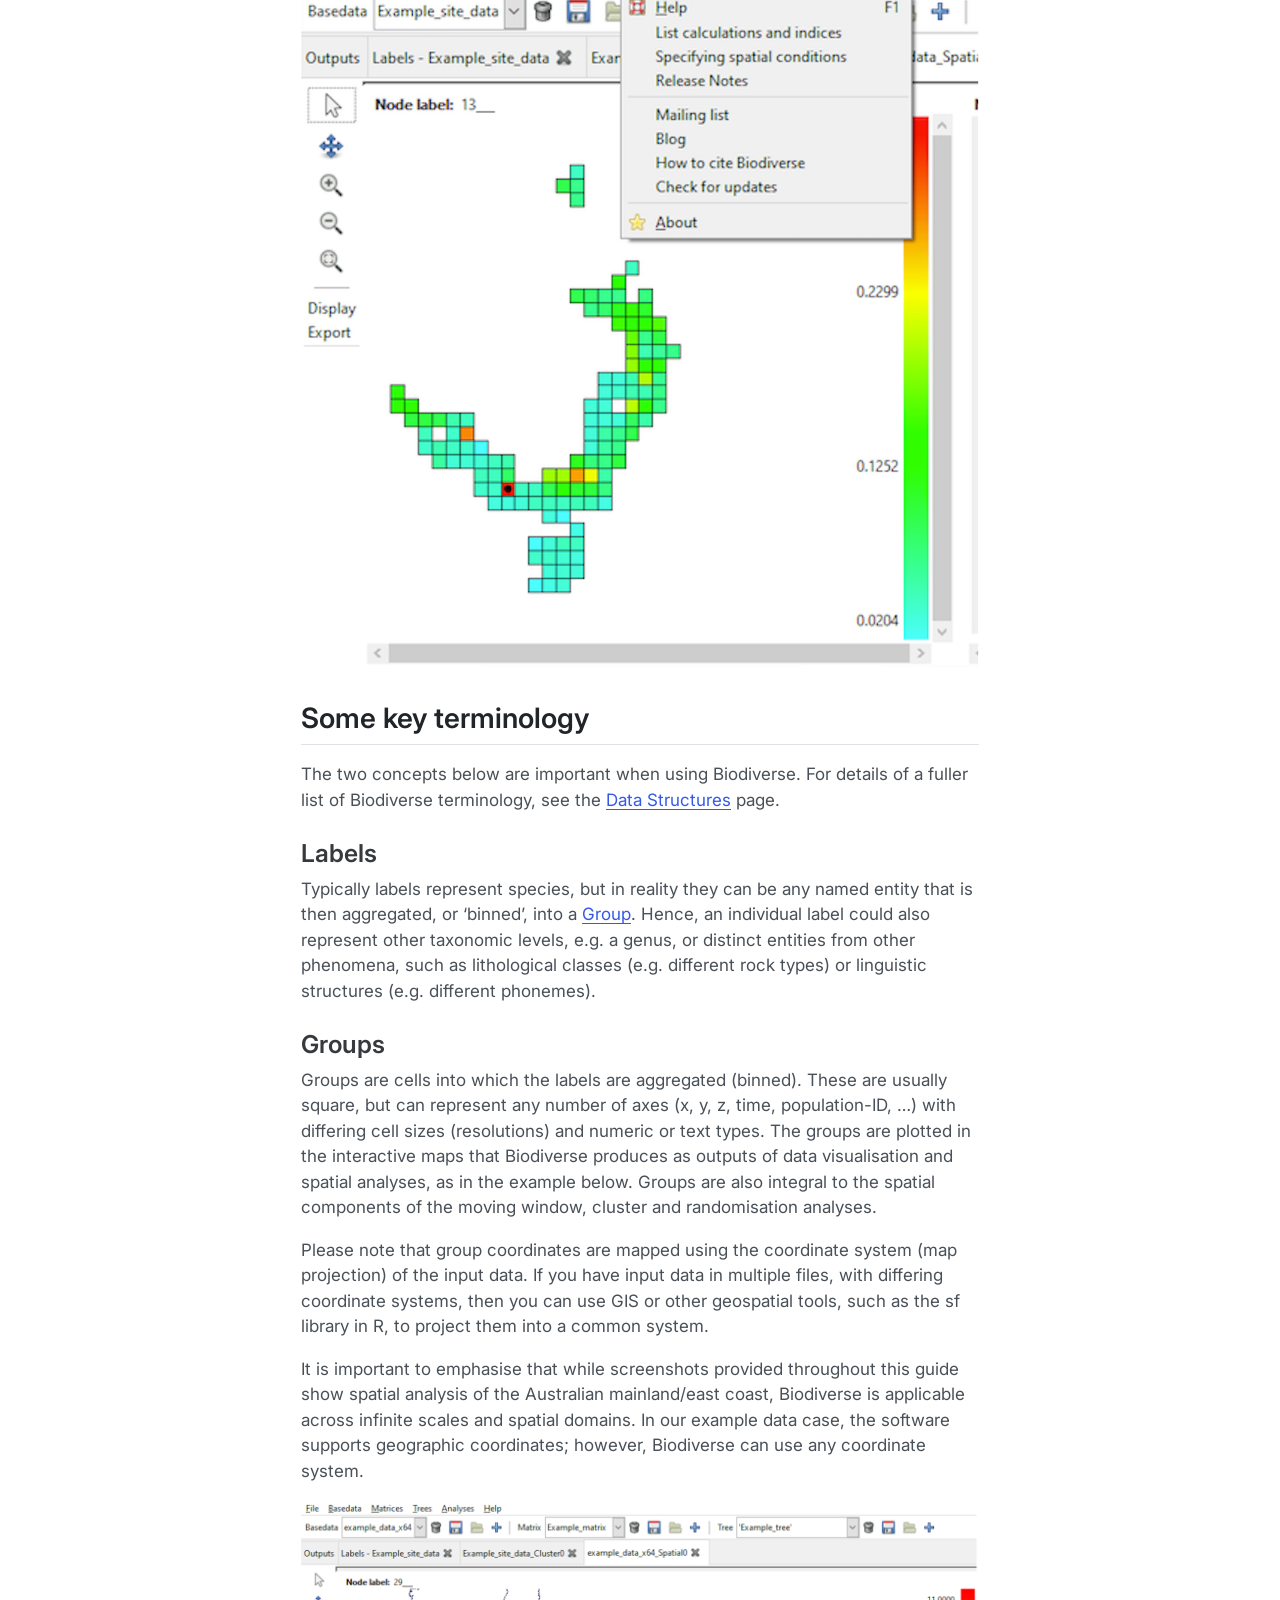
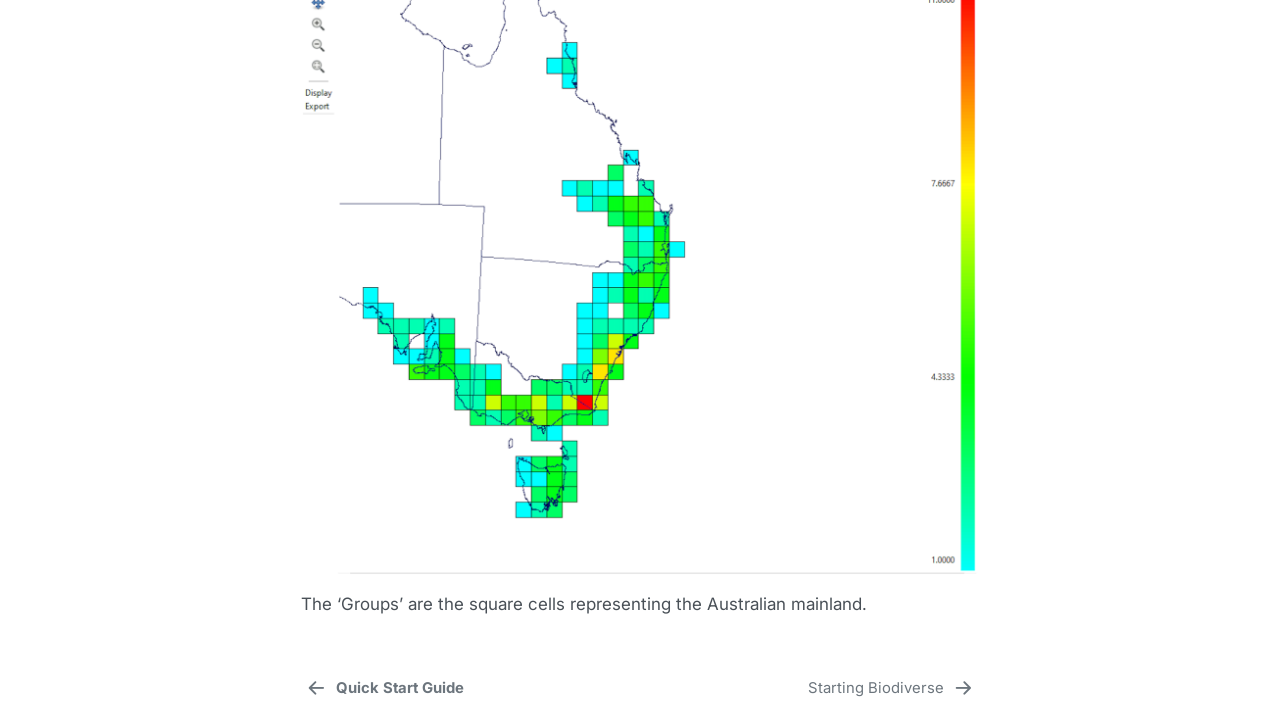
==== commit df1f1e12: "Built site for gh-pages" ====
--- a/1-overview.html
+++ b/1-overview.html
@@ -2,17 +2,23 @@
 <html xmlns="http://www.w3.org/1999/xhtml" lang="en" xml:lang="en"><head>
 
 <meta charset="utf-8">
-<meta name="generator" content="quarto-1.8.27">
+<meta name="generator" content="quarto-1.10.19">
 
 <meta name="viewport" content="width=device-width, initial-scale=1.0, user-scalable=yes">
 
 
 <title>Overview – Biodiverse Quick Start Guide</title>
 <style>
-code{white-space: pre-wrap;}
+/* Default styles provided by pandoc.
+** See https://pandoc.org/MANUAL.html#variables-for-html for config info.
+*/
 span.smallcaps{font-variant: small-caps;}
-div.columns{display: flex; gap: min(4vw, 1.5em);}
-div.column{flex: auto; overflow-x: auto;}
+div.columns{display: flex; gap: 1.5em;}
+div.column{flex: auto;}
+@media screen {
+div.columns{gap: min(4vw, 1.5em);}
+div.column{overflow-x: auto;}
+}
 div.hanging-indent{margin-left: 1.5em; text-indent: -1.5em;}
 ul.task-list{list-style: none;}
 ul.task-list li input[type="checkbox"] {
@@ -34,15 +40,14 @@
 <link href="./index.html" rel="prev">
 <script src="site_libs/quarto-html/quarto.js" type="module"></script>
 <script src="site_libs/quarto-html/tabsets/tabsets.js" type="module"></script>
-<script src="site_libs/quarto-html/axe/axe-check.js" type="module"></script>
 <script src="site_libs/quarto-html/popper.min.js"></script>
 <script src="site_libs/quarto-html/tippy.umd.min.js"></script>
 <script src="site_libs/quarto-html/anchor.min.js"></script>
 <link href="site_libs/quarto-html/tippy.css" rel="stylesheet">
-<link href="site_libs/quarto-html/quarto-syntax-highlighting-ed96de9b727972fe78a7b5d16c58bf87.css" rel="stylesheet" id="quarto-text-highlighting-styles">
+<link href="site_libs/quarto-html/quarto-syntax-highlighting-bf27225e3a48a9273f3daa8f8e829971.css" rel="stylesheet" id="quarto-text-highlighting-styles">
 <script src="site_libs/bootstrap/bootstrap.min.js"></script>
 <link href="site_libs/bootstrap/bootstrap-icons.css" rel="stylesheet">
-<link href="site_libs/bootstrap/bootstrap-dda8909163e0b4f3670ba323ebd66e56.min.css" rel="stylesheet" append-hash="true" id="quarto-bootstrap" data-mode="light">
+<link href="site_libs/bootstrap/bootstrap-dfea5af7e7fa8fa5e40e0bd51e866899.min.css" rel="stylesheet" append-hash="true" id="quarto-bootstrap" data-mode="light">
 <script id="quarto-search-options" type="application/json">{
   "location": "sidebar",
   "copy-button": false,
@@ -100,6 +105,7 @@
     <div class="sidebar-title mb-0 py-0">
       <a href="./">Biodiverse Quick Start Guide</a> 
         <div class="sidebar-tools-main">
+    <a href="https://github.com/biogeospatial/biodiverse-quick-start" title="Source Code" class="quarto-navigation-tool px-1" aria-label="Source Code"><i class="bi bi-github"></i></a>
     <a href="./Biodiverse-Quick-Start-Guide.pdf" title="Download PDF" class="quarto-navigation-tool px-1" aria-label="Download PDF"><i class="bi bi-file-pdf"></i></a>
 </div>
     </div>
@@ -163,7 +169,7 @@
 <!-- margin-sidebar -->
     <div id="quarto-margin-sidebar" class="sidebar margin-sidebar">
         <nav id="TOC" role="doc-toc" class="toc-active" data-toc-expanded="99">
-    <h2 id="toc-title">Table of contents</h2>
+    <h2 id="toc-title">Page contents</h2>
    
   <ul>
   <li><a href="#what-is-biodiverse" id="toc-what-is-biodiverse" class="nav-link active" data-scroll-target="#what-is-biodiverse">What is Biodiverse?</a></li>
--- a/site_libs/quarto-html/quarto-syntax-highlighting-bf27225e3a48a9273f3daa8f8e829971.css
+++ b/site_libs/quarto-html/quarto-syntax-highlighting-bf27225e3a48a9273f3daa8f8e829971.css
@@ -0,0 +1,236 @@
+/* quarto syntax highlight colors */
+:root {
+  --quarto-hl-ot-color: #003B4F;
+  --quarto-hl-at-color: #657422;
+  --quarto-hl-ss-color: #20794D;
+  --quarto-hl-an-color: #5E5E5E;
+  --quarto-hl-fu-color: #4758AB;
+  --quarto-hl-st-color: #20794D;
+  --quarto-hl-cf-color: #003B4F;
+  --quarto-hl-op-color: #5E5E5E;
+  --quarto-hl-er-color: #AD0000;
+  --quarto-hl-bn-color: #AD0000;
+  --quarto-hl-al-color: #AD0000;
+  --quarto-hl-va-color: #111111;
+  --quarto-hl-bu-color: inherit;
+  --quarto-hl-ex-color: inherit;
+  --quarto-hl-pp-color: #AD0000;
+  --quarto-hl-in-color: #5E5E5E;
+  --quarto-hl-vs-color: #20794D;
+  --quarto-hl-wa-color: #5E5E5E;
+  --quarto-hl-do-color: #5E5E5E;
+  --quarto-hl-im-color: #00769E;
+  --quarto-hl-ch-color: #20794D;
+  --quarto-hl-dt-color: #AD0000;
+  --quarto-hl-fl-color: #AD0000;
+  --quarto-hl-co-color: #5E5E5E;
+  --quarto-hl-cv-color: #5E5E5E;
+  --quarto-hl-cn-color: #8f5902;
+  --quarto-hl-sc-color: #5E5E5E;
+  --quarto-hl-dv-color: #AD0000;
+  --quarto-hl-kw-color: #003B4F;
+}
+
+/* other quarto variables */
+:root {
+  --quarto-font-monospace: SFMono-Regular, Menlo, Monaco, Consolas, "Liberation Mono", "Courier New", monospace;
+}
+
+/* syntax highlight based on Pandoc's rules */
+pre > code.sourceCode > span {
+  color: #003B4F;
+}
+
+code.sourceCode > span {
+  color: #003B4F;
+}
+
+div.sourceCode,
+div.sourceCode pre.sourceCode {
+  color: #003B4F;
+}
+
+/* Normal */
+code span {
+  color: #003B4F;
+}
+
+/* Alert */
+code span.al {
+  color: #AD0000;
+  font-style: inherit;
+}
+
+/* Annotation */
+code span.an {
+  color: #5E5E5E;
+  font-style: inherit;
+}
+
+/* Attribute */
+code span.at {
+  color: #657422;
+  font-style: inherit;
+}
+
+/* BaseN */
+code span.bn {
+  color: #AD0000;
+  font-style: inherit;
+}
+
+/* BuiltIn */
+code span.bu {
+  font-style: inherit;
+}
+
+/* ControlFlow */
+code span.cf {
+  color: #003B4F;
+  font-weight: bold;
+  font-style: inherit;
+}
+
+/* Char */
+code span.ch {
+  color: #20794D;
+  font-style: inherit;
+}
+
+/* Constant */
+code span.cn {
+  color: #8f5902;
+  font-style: inherit;
+}
+
+/* Comment */
+code span.co {
+  color: #5E5E5E;
+  font-style: inherit;
+}
+
+/* CommentVar */
+code span.cv {
+  color: #5E5E5E;
+  font-style: italic;
+}
+
+/* Documentation */
+code span.do {
+  color: #5E5E5E;
+  font-style: italic;
+}
+
+/* DataType */
+code span.dt {
+  color: #AD0000;
+  font-style: inherit;
+}
+
+/* DecVal */
+code span.dv {
+  color: #AD0000;
+  font-style: inherit;
+}
+
+/* Error */
+code span.er {
+  color: #AD0000;
+  font-style: inherit;
+}
+
+/* Extension */
+code span.ex {
+  font-style: inherit;
+}
+
+/* Float */
+code span.fl {
+  color: #AD0000;
+  font-style: inherit;
+}
+
+/* Function */
+code span.fu {
+  color: #4758AB;
+  font-style: inherit;
+}
+
+/* Import */
+code span.im {
+  color: #00769E;
+  font-style: inherit;
+}
+
+/* Information */
+code span.in {
+  color: #5E5E5E;
+  font-style: inherit;
+}
+
+/* Keyword */
+code span.kw {
+  color: #003B4F;
+  font-weight: bold;
+  font-style: inherit;
+}
+
+/* Operator */
+code span.op {
+  color: #5E5E5E;
+  font-style: inherit;
+}
+
+/* Other */
+code span.ot {
+  color: #003B4F;
+  font-style: inherit;
+}
+
+/* Preprocessor */
+code span.pp {
+  color: #AD0000;
+  font-style: inherit;
+}
+
+/* SpecialChar */
+code span.sc {
+  color: #5E5E5E;
+  font-style: inherit;
+}
+
+/* SpecialString */
+code span.ss {
+  color: #20794D;
+  font-style: inherit;
+}
+
+/* String */
+code span.st {
+  color: #20794D;
+  font-style: inherit;
+}
+
+/* Variable */
+code span.va {
+  color: #111111;
+  font-style: inherit;
+}
+
+/* VerbatimString */
+code span.vs {
+  color: #20794D;
+  font-style: inherit;
+}
+
+/* Warning */
+code span.wa {
+  color: #5E5E5E;
+  font-style: italic;
+}
+
+.prevent-inlining {
+  content: "</";
+}
+
+/*# sourceMappingURL=8be38f48d34c45af72792cbd699585e7.css.map */
